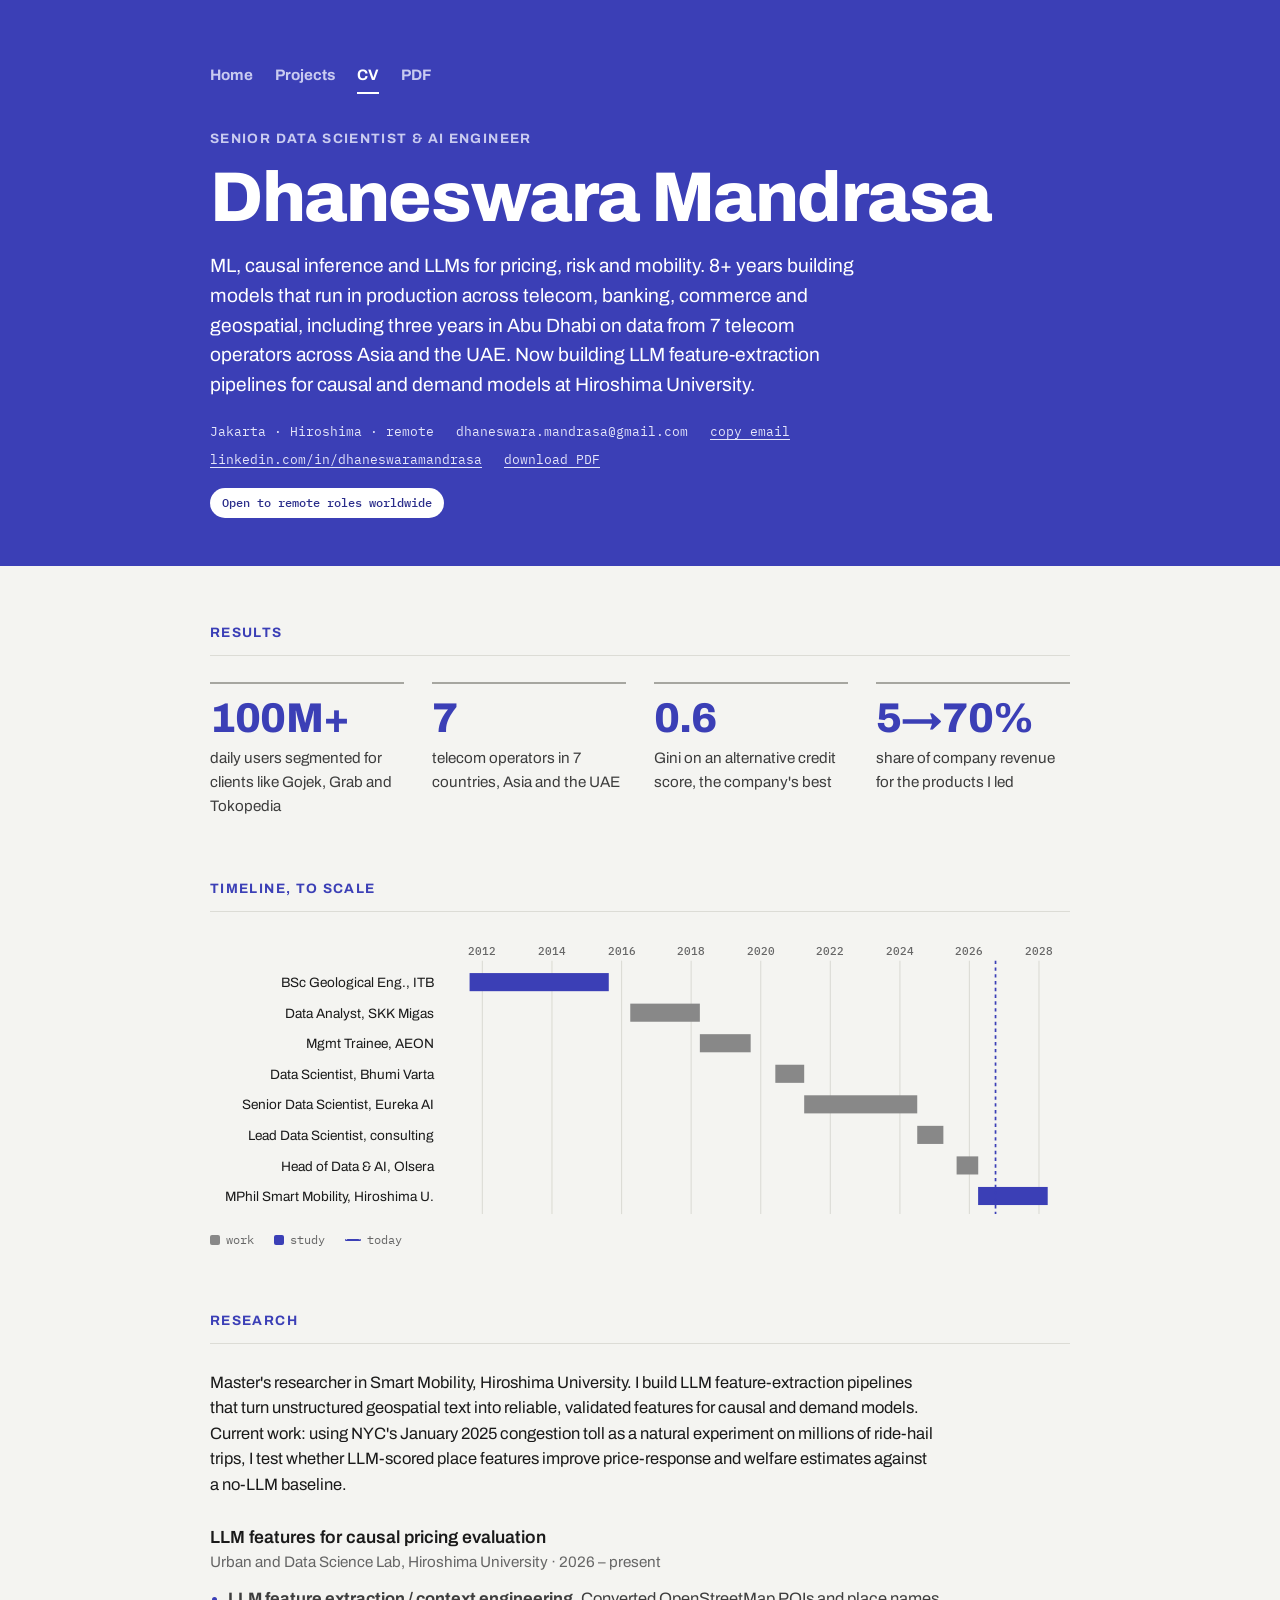
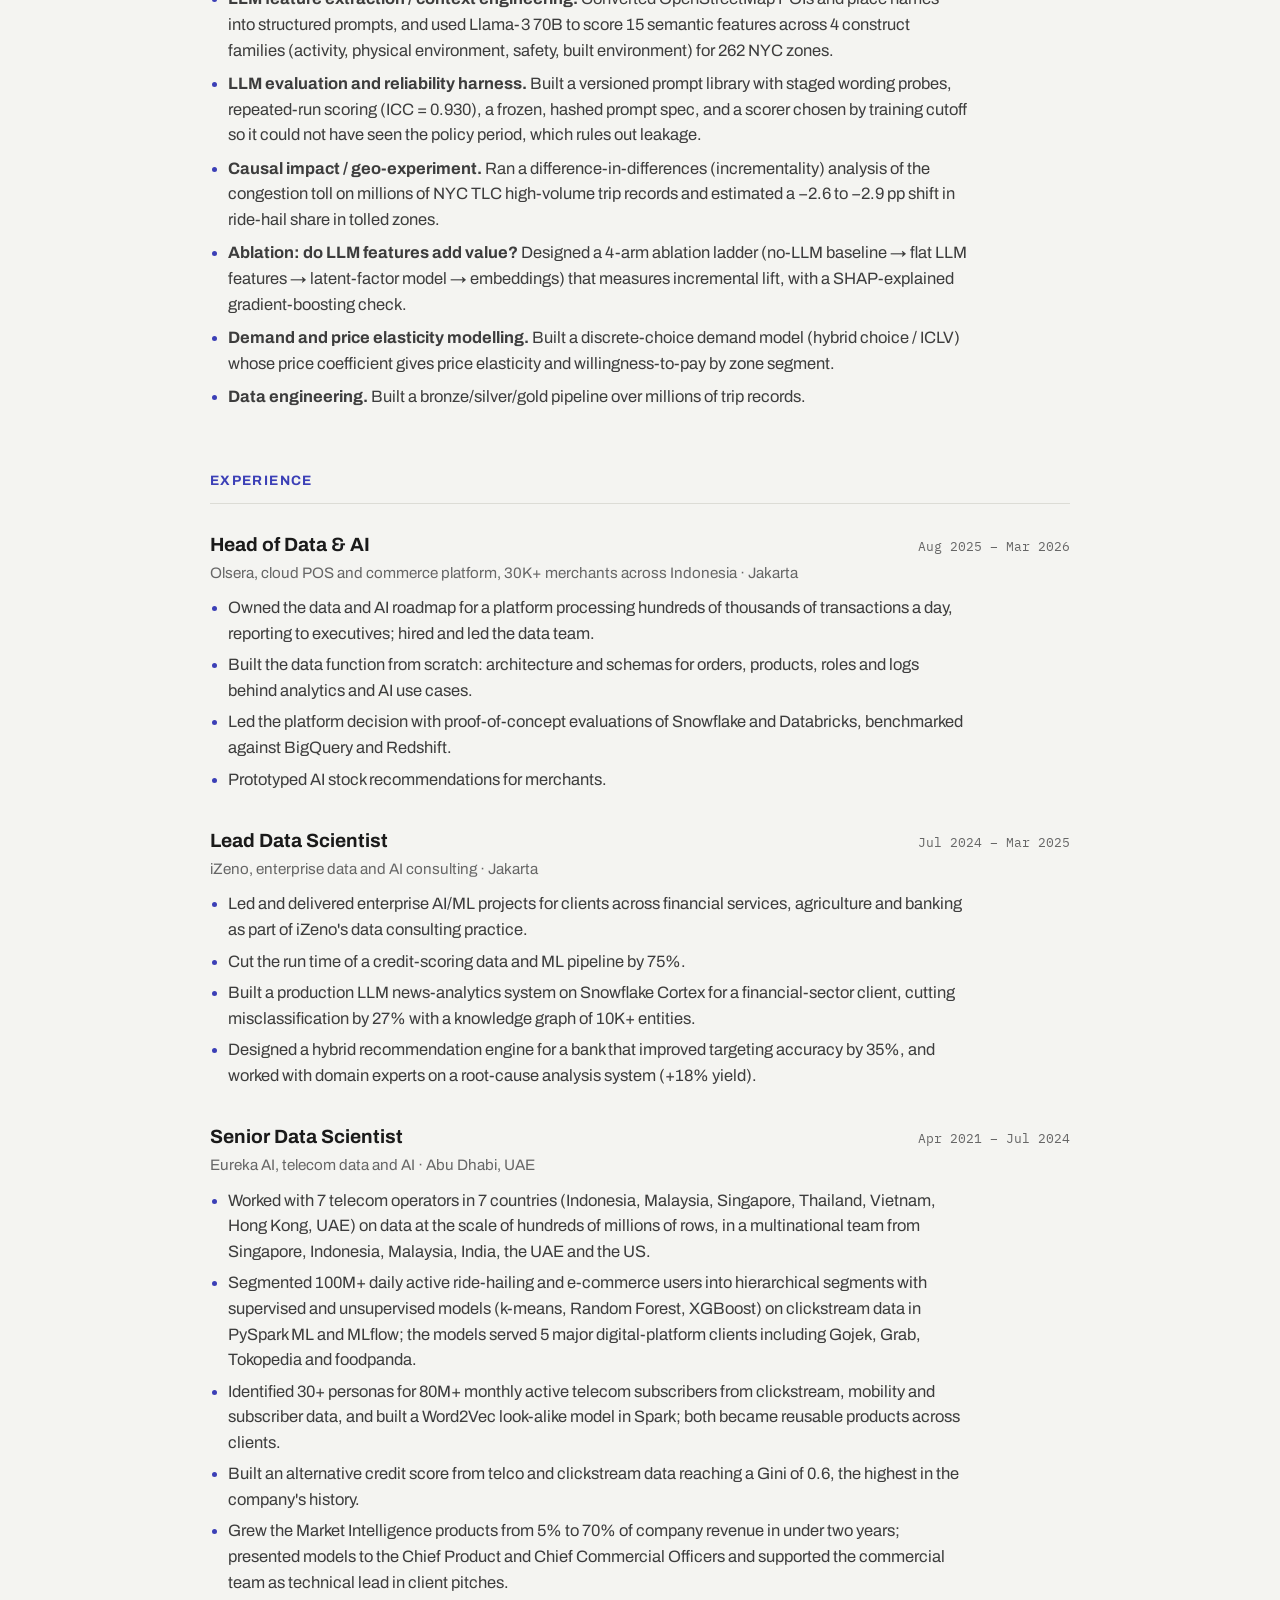
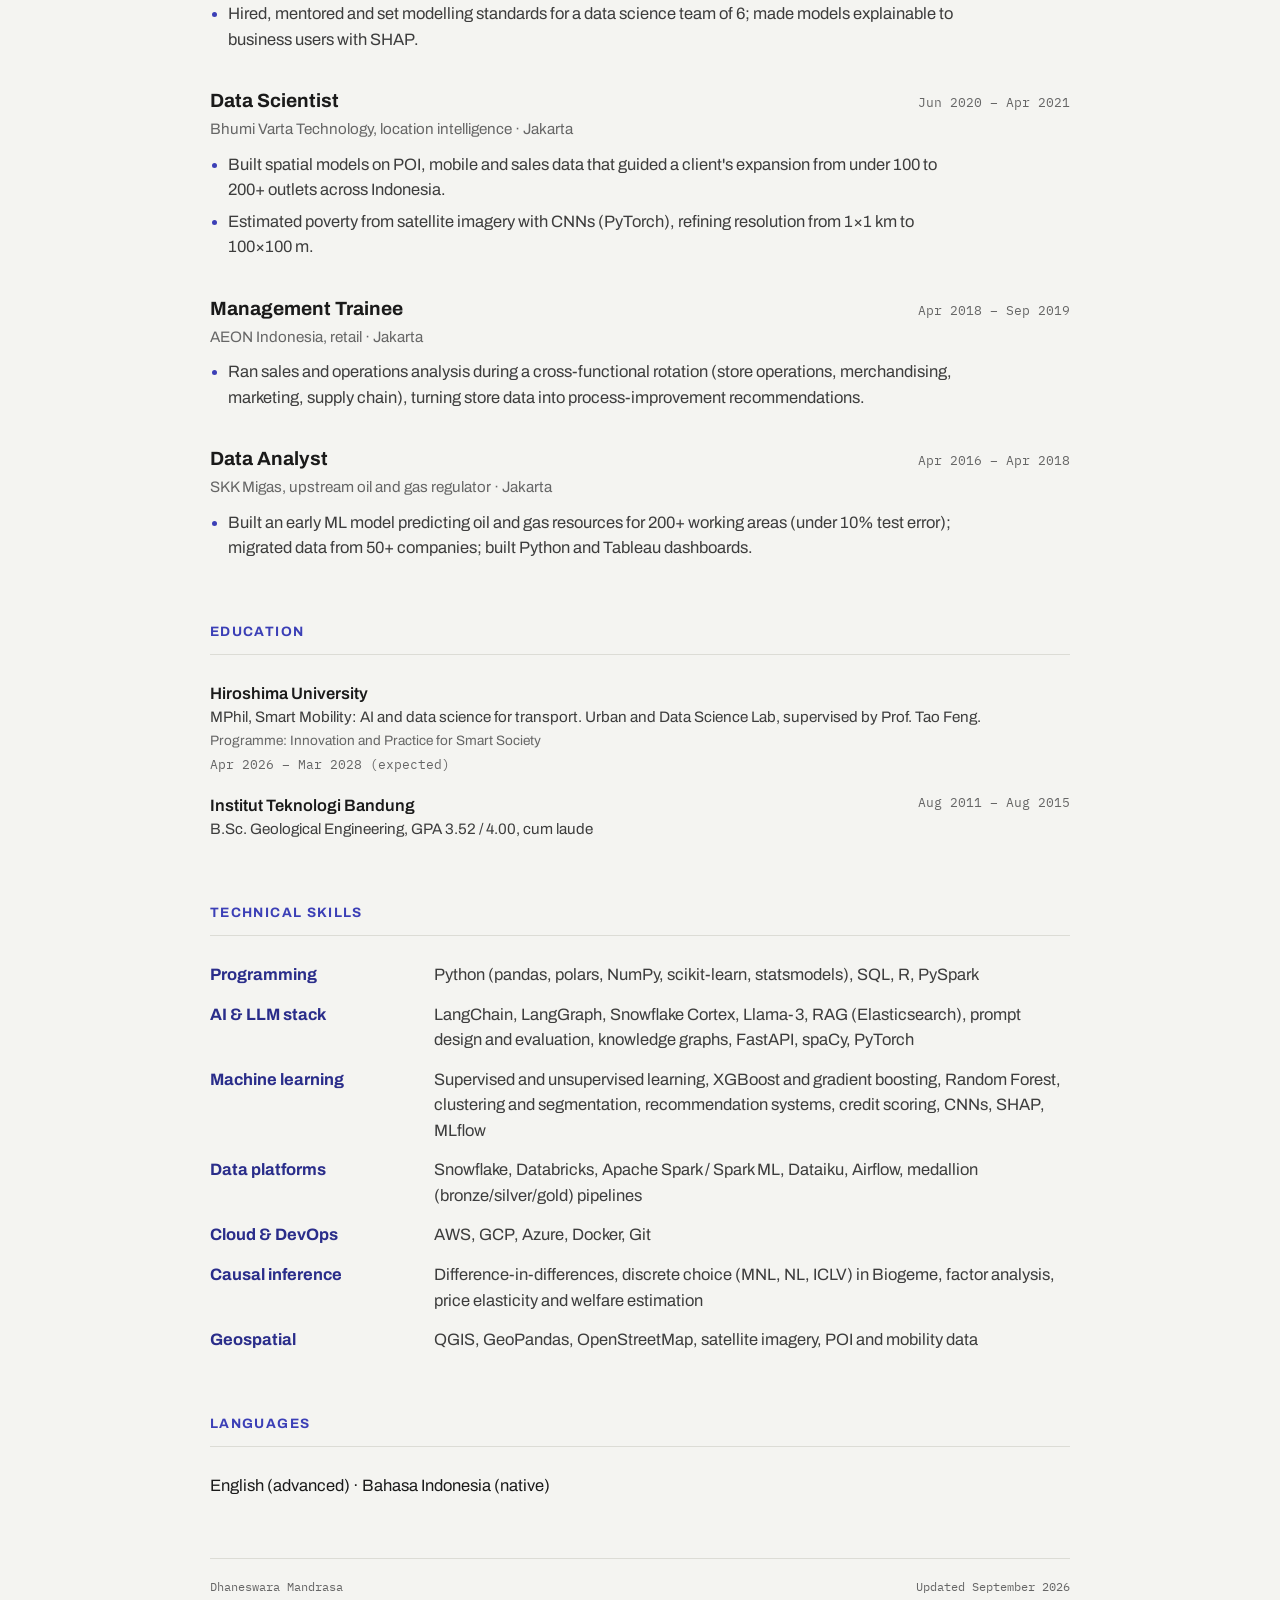
==== cv.html @ acd9b142 "Add files via upload" ====
<!doctype html><html lang="en"><head><meta charset="utf-8"><meta name="viewport" content="width=device-width,initial-scale=1">
<title>CV · Dhaneswara Mandrasa</title><meta name="description" content="Full CV of Dhaneswara Mandrasa, Senior Data Scientist and AI Engineer.">
<meta property="og:title" content="CV · Dhaneswara Mandrasa"><meta property="og:description" content="Full CV of Dhaneswara Mandrasa, Senior Data Scientist and AI Engineer."><meta property="og:image" content="https://dhaneswaramandrasa.github.io/reel_poster.jpg">
<link rel="stylesheet" href="https://fonts.googleapis.com/css2?family=Archivo:wght@400;500;700;800&family=IBM+Plex+Mono:wght@400;500&display=swap">
<style>
/* Layout: one narrow reading column, a to-scale career timeline as the only graphic, mono for dates and numbers. */
:root {
  --bg: #f4f4f1; --surface: #ffffff; --fg: #1a1a1a; --ink2: #3d3d3d; --muted: #666666; --rule: #a6a6a0; --line: #dcdcd6;
  --accent: #3b3fb6; --deep: #2a2d8a; --accent-soft: #ececf8; --bar: #888888;
  --display: "Archivo", -apple-system, "Helvetica Neue", Arial, sans-serif;
  --body: "Archivo", -apple-system, "Helvetica Neue", Arial, sans-serif;
  --mono: "IBM Plex Mono", ui-monospace, Menlo, monospace;
}
@media (prefers-color-scheme: dark) {
  :root:not([data-theme="light"]) {
    --bg: #15161c; --surface: #1d1e26; --fg: #ececf0; --ink2: #c9cad2; --muted: #9a9ba6; --rule: #4a4b55; --line: #2c2d36;
    --accent: #9a9df0; --deep: #c9cbf0; --accent-soft: #262852; --bar: #7c7d88; color-scheme: dark;
  }
}
:root[data-theme="dark"] {
  --bg: #15161c; --surface: #1d1e26; --fg: #ececf0; --ink2: #c9cad2; --muted: #9a9ba6; --rule: #4a4b55; --line: #2c2d36;
  --accent: #9a9df0; --deep: #c9cbf0; --accent-soft: #262852; --bar: #7c7d88; color-scheme: dark;
}
* { box-sizing: border-box; }
body { background: var(--bg); color: var(--fg); font-family: var(--body); font-size: 16.5px; line-height: 1.55; padding-inline: 16px; padding-block: 0 72px; margin: 0; }
main { max-width: 860px; margin: 56px auto 0; display: flex; flex-direction: column; gap: 60px; }
a { color: var(--accent); text-underline-offset: 3px; }
a:focus-visible, button:focus-visible { outline: 2px solid var(--accent); outline-offset: 3px; }
h1, h2, h3, p, ul, dl, dd { margin: 0; }
.cover { background: #3b3fb6; color: #fff; margin-inline: -16px; padding: 64px 16px 48px; }
.cover .in { max-width: 860px; margin: 0 auto; }
.kick { font-size: 0.85rem; font-weight: 700; letter-spacing: 0.1em; text-transform: uppercase; color: #c9cbf0; }
.cover .contact, .cover .contact a, .cover .contact button { color: #e4e5fa; }
.cover .status { background: #fff; color: #2a2d8a; }
.top h1 { font-family: var(--display); font-weight: 800; font-size: clamp(2.4rem, 7.5vw, 4.4rem); line-height: 1.0; letter-spacing: -0.02em; margin-top: 14px; text-wrap: balance; }
.role { margin-top: 18px; font-size: 1.2rem; color: #fff; max-width: 34em; text-wrap: pretty; }
.contact { margin-top: 22px; display: flex; flex-wrap: wrap; gap: 8px 22px; font-family: var(--mono); font-size: 0.82rem; color: var(--muted); }
.contact span, .contact a { min-width: 0; overflow-wrap: anywhere; }
.contact button { font: inherit; color: var(--accent); background: none; border: 0; padding: 0; cursor: pointer; text-decoration: underline; text-underline-offset: 3px; }
.status { display: inline-block; margin-top: 18px; padding: 5px 12px; border-radius: 999px; font-weight: 500; background: var(--accent-soft); color: var(--accent); font-family: var(--mono); font-size: 0.78rem; }
h2 { font-family: var(--body); font-weight: 700; font-size: 0.85rem; letter-spacing: 0.1em; text-transform: uppercase; color: var(--accent); padding-bottom: 12px; border-bottom: 1px solid var(--line); margin-bottom: 26px; }
.summary p { max-width: 44em; text-wrap: pretty; }
.results { display: grid; grid-template-columns: repeat(auto-fit, minmax(160px, 1fr)); gap: 24px 28px; }
.res { display: flex; flex-direction: column; gap: 8px; min-width: 0; border-top: 2.5px solid var(--rule); padding-top: 14px; }
.num { font-family: var(--display); font-weight: 800; letter-spacing: -0.02em; font-size: 2.6rem; line-height: 1; color: var(--accent); font-variant-numeric: tabular-nums; }
.cap { font-size: 0.95rem; color: var(--ink2); }
.chart { overflow-x: auto; }
video.reel { width: 100%; height: auto; display: block; background: #000; }
.chart svg { display: block; min-width: 620px; width: 100%; height: auto; }
.chart .grid { stroke: var(--line); stroke-width: 1; }
.chart .tick { fill: var(--muted); font: 500 10px var(--mono); }
.chart .lab { fill: var(--fg); font: 400 12px var(--body); }
.chart .bar.work { fill: var(--bar); }
.chart .bar.study { fill: var(--accent); }
.chart .now { stroke: var(--accent); stroke-width: 1.5; stroke-dasharray: 3 3; }
.legend { margin-top: 10px; font-family: var(--mono); font-size: 0.75rem; color: var(--muted); display: flex; gap: 8px 20px; flex-wrap: wrap; }
.legend i { display: inline-block; width: 10px; height: 10px; border-radius: 2px; margin-right: 6px; vertical-align: -1px; }
.job + .job { margin-top: 34px; }
.job-head { display: flex; justify-content: space-between; align-items: baseline; gap: 6px 20px; flex-wrap: wrap; }
.job h3 { font-size: 1.2rem; font-weight: 700; }
.dates { font-family: var(--mono); font-size: 0.8rem; color: var(--muted); }
.org { color: var(--muted); font-size: 0.95rem; margin-top: 2px; }
.job ul, .thesis ul { color: var(--ink2); }
.job ul { margin-top: 10px; padding-left: 1.1em; display: flex; flex-direction: column; gap: 6px; max-width: 46em; }
.job li::marker { color: var(--accent); }
.thesis ul { padding-left: 1.1em; display: flex; flex-direction: column; gap: 8px; max-width: 46em; }
.thesis li::marker { color: var(--accent); }
.thesis .lede { max-width: 44em; margin-bottom: 26px; text-wrap: pretty; }
.thesis h3 { font-size: 1.1rem; font-weight: 600; }
.thesis .where { color: var(--muted); font-size: 0.95rem; margin-bottom: 12px; }
.edu { display: flex; flex-direction: column; gap: 18px; }
.edu-row { display: flex; justify-content: space-between; gap: 4px 20px; flex-wrap: wrap; }
.edu-row strong { font-weight: 600; }
.edu-row .sub { color: var(--ink2); font-size: 0.95rem; display: block; }
.edu-row .sub.small { color: var(--muted); font-size: 0.85rem; }
dl.skills { display: flex; flex-direction: column; gap: 14px; }
.sk { display: grid; grid-template-columns: 200px 1fr; gap: 2px 24px; }
.sk dt { font-weight: 700; color: var(--deep); }
.sk dd { color: var(--ink2); min-width: 0; }
footer { font-family: var(--mono); font-size: 0.78rem; color: var(--muted); display: flex; justify-content: space-between; flex-wrap: wrap; gap: 8px 20px; border-top: 1px solid var(--line); padding-top: 18px; }
@media (max-width: 600px) { .sk { grid-template-columns: 1fr; } body { padding-block: 32px 56px; } }
@media print { body { padding: 0; } }
</style>
<style>
.nav { display:flex; gap:22px; font-size:0.95rem; font-weight:700; margin-bottom:34px; flex-wrap:wrap; }
.nav a { color:#c9cbf0; text-decoration:none; padding-bottom:4px; border-bottom:2px solid transparent; }
.nav a:hover, .nav a.on { color:#fff; border-bottom-color:#fff; }
.hero { display:grid; grid-template-columns: 1fr 190px; gap:24px 40px; align-items:start; }
.hero img { width:190px; height:190px; object-fit:cover; border:3px solid #fff; display:block; }
@media (max-width:640px){ .hero { grid-template-columns:1fr; } .hero img { width:120px; height:120px; grid-row:1; } }
.now { font-family:var(--mono); font-size:0.85rem; color:var(--ink2); border-left:3px solid var(--accent); padding:6px 0 6px 14px; }
.cards { display:grid; grid-template-columns:repeat(auto-fit,minmax(300px,1fr)); gap:34px 32px; }
.card {  display:flex; flex-direction:column; gap:10px; min-width:0; }
.card .fig { background:var(--surface); border:1px solid var(--line); aspect-ratio:16/9; display:flex; align-items:center; justify-content:center; overflow:hidden; }
.card .fig svg, .card .fig img { width:100%; height:100%; display:block; object-fit:cover; }
.card .lab { font-size:0.78rem; font-weight:700; letter-spacing:0.1em; text-transform:uppercase; color:var(--deep); }
.card h3 { font-size:1.2rem; font-weight:700; line-height:1.25; }
.card p { color:var(--ink2); font-size:0.97rem; }
.card .links { font-family:var(--mono); font-size:0.8rem; color:var(--muted); display:flex; gap:16px; flex-wrap:wrap; }
.fig text { font-family: Archivo, Arial, sans-serif; }
.more { font-weight:700; }
</style>
</head><body>
<header class="top cover"><div class="in"><nav class="nav"><a href="index.html">Home</a><a href="projects.html">Projects</a><a href="cv.html" class=on>CV</a><a href="Dhaneswara_Mandrasa_CV.pdf">PDF</a></nav>
    <p class="kick">Senior Data Scientist &amp; AI Engineer</p>
    <h1>Dhaneswara Mandrasa</h1>
    <p class="role">ML, causal inference and LLMs for pricing, risk and mobility. 8+ years building models that run in production across telecom, banking, commerce and geospatial, including three years in Abu Dhabi on data from 7 telecom operators across Asia and the UAE. Now building LLM feature-extraction pipelines for causal and demand models at Hiroshima University.</p>
    <div class="contact">
      <span>Jakarta &middot; Hiroshima &middot; remote</span>
      <span id="mail">dhaneswara.mandrasa@gmail.com</span>
      <button type="button" id="copy" aria-label="Copy email address">copy email</button>
      <a href="https://www.linkedin.com/in/dhaneswaramandrasa" target="_blank" rel="noopener">linkedin.com/in/dhaneswaramandrasa</a>
      <a href="Dhaneswara_Mandrasa_CV.pdf">download PDF</a>
    </div>
    <span class="status">Open to remote roles worldwide</span>
  </div></header>
<main>

  <section aria-labelledby="h-res">
    <h2 id="h-res">Results</h2>
    <div class="results"><div class="res"><span class="num">100M+</span><span class="cap">daily users segmented for clients like Gojek, Grab and Tokopedia</span></div><div class="res"><span class="num">7</span><span class="cap">telecom operators in 7 countries, Asia and the UAE</span></div><div class="res"><span class="num">0.6</span><span class="cap">Gini on an alternative credit score, the company's best</span></div><div class="res"><span class="num">5&rarr;70%</span><span class="cap">share of company revenue for the products I led</span></div></div>
  </section>

  <section aria-labelledby="h-time">
    <h2 id="h-time">Timeline, to scale</h2>
    <div class="chart" tabindex="0" aria-label="Scrollable career timeline"><svg viewBox="0 0 760 250" width="760" height="250" role="img" aria-label="Career timeline 2011 to 2028, drawn to scale" xmlns="http://www.w3.org/2000/svg">
<line class="grid" x1="240.7" y1="20" x2="240.7" y2="244"/>
<text class="tick" x="240.7" y="15" text-anchor="middle">2012</text>
<line class="grid" x1="302.2" y1="20" x2="302.2" y2="244"/>
<text class="tick" x="302.2" y="15" text-anchor="middle">2014</text>
<line class="grid" x1="363.7" y1="20" x2="363.7" y2="244"/>
<text class="tick" x="363.7" y="15" text-anchor="middle">2016</text>
<line class="grid" x1="425.2" y1="20" x2="425.2" y2="244"/>
<text class="tick" x="425.2" y="15" text-anchor="middle">2018</text>
<line class="grid" x1="486.7" y1="20" x2="486.7" y2="244"/>
<text class="tick" x="486.7" y="15" text-anchor="middle">2020</text>
<line class="grid" x1="548.2" y1="20" x2="548.2" y2="244"/>
<text class="tick" x="548.2" y="15" text-anchor="middle">2022</text>
<line class="grid" x1="609.7" y1="20" x2="609.7" y2="244"/>
<text class="tick" x="609.7" y="15" text-anchor="middle">2024</text>
<line class="grid" x1="671.1" y1="20" x2="671.1" y2="244"/>
<text class="tick" x="671.1" y="15" text-anchor="middle">2026</text>
<line class="grid" x1="732.6" y1="20" x2="732.6" y2="244"/>
<text class="tick" x="732.6" y="15" text-anchor="middle">2028</text>
<text class="lab" x="198" y="43.5" text-anchor="end">BSc Geological Eng., ITB</text>
<rect class="bar study" x="229.4" y="31" width="123.0" height="16" rx="0"/>
<text class="lab" x="198" y="70.5" text-anchor="end">Data Analyst, SKK Migas</text>
<rect class="bar work" x="371.4" y="58" width="61.5" height="16" rx="0"/>
<text class="lab" x="198" y="97.5" text-anchor="end">Mgmt Trainee, AEON</text>
<rect class="bar work" x="432.9" y="85" width="44.9" height="16" rx="0"/>
<text class="lab" x="198" y="124.5" text-anchor="end">Data Scientist, Bhumi Varta</text>
<rect class="bar work" x="499.6" y="112" width="25.5" height="16" rx="0"/>
<text class="lab" x="198" y="151.5" text-anchor="end">Senior Data Scientist, Eureka AI</text>
<rect class="bar work" x="525.1" y="139" width="99.9" height="16" rx="0"/>
<text class="lab" x="198" y="178.5" text-anchor="end">Lead Data Scientist, consulting</text>
<rect class="bar work" x="625.0" y="166" width="23.1" height="16" rx="0"/>
<text class="lab" x="198" y="205.5" text-anchor="end">Head of Data &amp; AI, Olsera</text>
<rect class="bar work" x="659.8" y="193" width="19.1" height="16" rx="0"/>
<text class="lab" x="198" y="232.5" text-anchor="end">MPhil Smart Mobility, Hiroshima U.</text>
<rect class="bar study" x="678.8" y="220" width="61.5" height="16" rx="0"/>
<line class="now" x1="694.2" y1="20" x2="694.2" y2="244"/>
</svg></div>
    <div class="legend"><span><i style="background:var(--bar)"></i>work</span><span><i style="background:var(--accent)"></i>study</span><span><i style="background:transparent;border-top:2px dashed var(--accent);height:0;width:16px;vertical-align:3px"></i>today</span></div>
  </section>

  <section class="thesis" aria-labelledby="h-th">
    <h2 id="h-th">Research</h2>
    <p class="lede">Master's researcher in Smart Mobility, Hiroshima University. I build LLM feature-extraction pipelines that turn unstructured geospatial text into reliable, validated features for causal and demand models. Current work: using NYC's January 2025 congestion toll as a natural experiment on millions of ride-hail trips, I test whether LLM-scored place features improve price-response and welfare estimates against a no-LLM baseline.</p>
    <h3>LLM features for causal pricing evaluation</h3>
    <p class="where">Urban and Data Science Lab, Hiroshima University &middot; 2026 &ndash; present</p>
    <ul>
      <li><strong>LLM feature extraction / context engineering.</strong> Converted OpenStreetMap POIs and place names into structured prompts, and used Llama-3 70B to score 15 semantic features across 4 construct families (activity, physical environment, safety, built environment) for 262 NYC zones.</li>
      <li><strong>LLM evaluation and reliability harness.</strong> Built a versioned prompt library with staged wording probes, repeated-run scoring (ICC = 0.930), a frozen, hashed prompt spec, and a scorer chosen by training cutoff so it could not have seen the policy period, which rules out leakage.</li>
      <li><strong>Causal impact / geo-experiment.</strong> Ran a difference-in-differences (incrementality) analysis of the congestion toll on millions of NYC TLC high-volume trip records and estimated a &minus;2.6 to &minus;2.9 pp shift in ride-hail share in tolled zones.</li>
      <li><strong>Ablation: do LLM features add value?</strong> Designed a 4-arm ablation ladder (no-LLM baseline &rarr; flat LLM features &rarr; latent-factor model &rarr; embeddings) that measures incremental lift, with a SHAP-explained gradient-boosting check.</li>
      <li><strong>Demand and price elasticity modelling.</strong> Built a discrete-choice demand model (hybrid choice / ICLV) whose price coefficient gives price elasticity and willingness-to-pay by zone segment.</li>
      <li><strong>Data engineering.</strong> Built a bronze/silver/gold pipeline over millions of trip records.</li>
    </ul>
  </section>

  <section aria-labelledby="h-exp">
    <h2 id="h-exp">Experience</h2>
    <article class="job">
  <div class="job-head"><h3>Head of Data &amp; AI</h3><span class="dates">Aug 2025 &ndash; Mar 2026</span></div>
  <p class="org">Olsera, cloud POS and commerce platform, 30K+ merchants across Indonesia &middot; Jakarta</p>
  <ul><li>Owned the data and AI roadmap for a platform processing hundreds of thousands of transactions a day, reporting to executives; hired and led the data team.</li><li>Built the data function from scratch: architecture and schemas for orders, products, roles and logs behind analytics and AI use cases.</li><li>Led the platform decision with proof-of-concept evaluations of Snowflake and Databricks, benchmarked against BigQuery and Redshift.</li><li>Prototyped AI stock recommendations for merchants.</li></ul>
</article>
<article class="job">
  <div class="job-head"><h3>Lead Data Scientist</h3><span class="dates">Jul 2024 &ndash; Mar 2025</span></div>
  <p class="org">iZeno, enterprise data and AI consulting &middot; Jakarta</p>
  <ul><li>Led and delivered enterprise AI/ML projects for clients across financial services, agriculture and banking as part of iZeno's data consulting practice.</li><li>Cut the run time of a credit-scoring data and ML pipeline by 75%.</li><li>Built a production LLM news-analytics system on Snowflake Cortex for a financial-sector client, cutting misclassification by 27% with a knowledge graph of 10K+ entities.</li><li>Designed a hybrid recommendation engine for a bank that improved targeting accuracy by 35%, and worked with domain experts on a root-cause analysis system (+18% yield).</li></ul>
</article>
<article class="job">
  <div class="job-head"><h3>Senior Data Scientist</h3><span class="dates">Apr 2021 &ndash; Jul 2024</span></div>
  <p class="org">Eureka AI, telecom data and AI &middot; Abu Dhabi, UAE</p>
  <ul><li>Worked with 7 telecom operators in 7 countries (Indonesia, Malaysia, Singapore, Thailand, Vietnam, Hong Kong, UAE) on data at the scale of hundreds of millions of rows, in a multinational team from Singapore, Indonesia, Malaysia, India, the UAE and the US.</li><li>Segmented 100M+ daily active ride-hailing and e-commerce users into hierarchical segments with supervised and unsupervised models (k-means, Random Forest, XGBoost) on clickstream data in PySpark ML and MLflow; the models served 5 major digital-platform clients including Gojek, Grab, Tokopedia and foodpanda.</li><li>Identified 30+ personas for 80M+ monthly active telecom subscribers from clickstream, mobility and subscriber data, and built a Word2Vec look-alike model in Spark; both became reusable products across clients.</li><li>Built an alternative credit score from telco and clickstream data reaching a Gini of 0.6, the highest in the company's history.</li><li>Grew the Market Intelligence products from 5% to 70% of company revenue in under two years; presented models to the Chief Product and Chief Commercial Officers and supported the commercial team as technical lead in client pitches.</li><li>Hired, mentored and set modelling standards for a data science team of 6; made models explainable to business users with SHAP.</li></ul>
</article>
<article class="job">
  <div class="job-head"><h3>Data Scientist</h3><span class="dates">Jun 2020 &ndash; Apr 2021</span></div>
  <p class="org">Bhumi Varta Technology, location intelligence &middot; Jakarta</p>
  <ul><li>Built spatial models on POI, mobile and sales data that guided a client's expansion from under 100 to 200+ outlets across Indonesia.</li><li>Estimated poverty from satellite imagery with CNNs (PyTorch), refining resolution from 1&times;1 km to 100&times;100 m.</li></ul>
</article>
<article class="job">
  <div class="job-head"><h3>Management Trainee</h3><span class="dates">Apr 2018 &ndash; Sep 2019</span></div>
  <p class="org">AEON Indonesia, retail &middot; Jakarta</p>
  <ul><li>Ran sales and operations analysis during a cross-functional rotation (store operations, merchandising, marketing, supply chain), turning store data into process-improvement recommendations.</li></ul>
</article>
<article class="job">
  <div class="job-head"><h3>Data Analyst</h3><span class="dates">Apr 2016 &ndash; Apr 2018</span></div>
  <p class="org">SKK Migas, upstream oil and gas regulator &middot; Jakarta</p>
  <ul><li>Built an early ML model predicting oil and gas resources for 200+ working areas (under 10% test error); migrated data from 50+ companies; built Python and Tableau dashboards.</li></ul>
</article>
  </section>


  <section aria-labelledby="h-edu">
    <h2 id="h-edu">Education</h2>
    <div class="edu">
      <div class="edu-row"><div><strong>Hiroshima University</strong><span class="sub">MPhil, Smart Mobility: AI and data science for transport. Urban and Data Science Lab, supervised by Prof. Tao Feng.</span><span class="sub small">Programme: Innovation and Practice for Smart Society</span></div><span class="dates">Apr 2026 &ndash; Mar 2028 (expected)</span></div>
      <div class="edu-row"><div><strong>Institut Teknologi Bandung</strong><span class="sub">B.Sc. Geological Engineering, GPA 3.52 / 4.00, cum laude</span></div><span class="dates">Aug 2011 &ndash; Aug 2015</span></div>
    </div>
  </section>

  <section aria-labelledby="h-sk">
    <h2 id="h-sk">Technical skills</h2>
    <dl class="skills"><div class='sk'><dt>Programming</dt><dd>Python (pandas, polars, NumPy, scikit-learn, statsmodels), SQL, R, PySpark</dd></div><div class='sk'><dt>AI &amp; LLM stack</dt><dd>LangChain, LangGraph, Snowflake Cortex, Llama-3, RAG (Elasticsearch), prompt design and evaluation, knowledge graphs, FastAPI, spaCy, PyTorch</dd></div><div class='sk'><dt>Machine learning</dt><dd>Supervised and unsupervised learning, XGBoost and gradient boosting, Random Forest, clustering and segmentation, recommendation systems, credit scoring, CNNs, SHAP, MLflow</dd></div><div class='sk'><dt>Data platforms</dt><dd>Snowflake, Databricks, Apache Spark / Spark ML, Dataiku, Airflow, medallion (bronze/silver/gold) pipelines</dd></div><div class='sk'><dt>Cloud &amp; DevOps</dt><dd>AWS, GCP, Azure, Docker, Git</dd></div><div class='sk'><dt>Causal inference</dt><dd>Difference-in-differences, discrete choice (MNL, NL, ICLV) in Biogeme, factor analysis, price elasticity and welfare estimation</dd></div><div class='sk'><dt>Geospatial</dt><dd>QGIS, GeoPandas, OpenStreetMap, satellite imagery, POI and mobility data</dd></div></dl>
  </section>

  <section aria-labelledby="h-lang">
    <h2 id="h-lang">Languages</h2>
    <p>English (advanced) &middot; Bahasa Indonesia (native)</p>
  </section>

  <footer><span>Dhaneswara Mandrasa</span><span>Updated September 2026</span></footer>
</main>


<script>
(function () {
  var b = document.getElementById("copy"), m = document.getElementById("mail");
  if (!b || !m) return;
  b.addEventListener("click", function () {
    var t = m.textContent;
    function done() { b.textContent = "copied"; setTimeout(function () { b.textContent = "copy email"; }, 1600); }
    function fallback() {
      var r = document.createRange(); r.selectNodeContents(m);
      var s = window.getSelection(); s.removeAllRanges(); s.addRange(r);
      b.textContent = "selected";
    }
    try {
      if (navigator.clipboard && navigator.clipboard.writeText) navigator.clipboard.writeText(t).then(done, fallback);
      else fallback();
    } catch (e) { fallback(); }
  });
})();
</script>
</body></html>
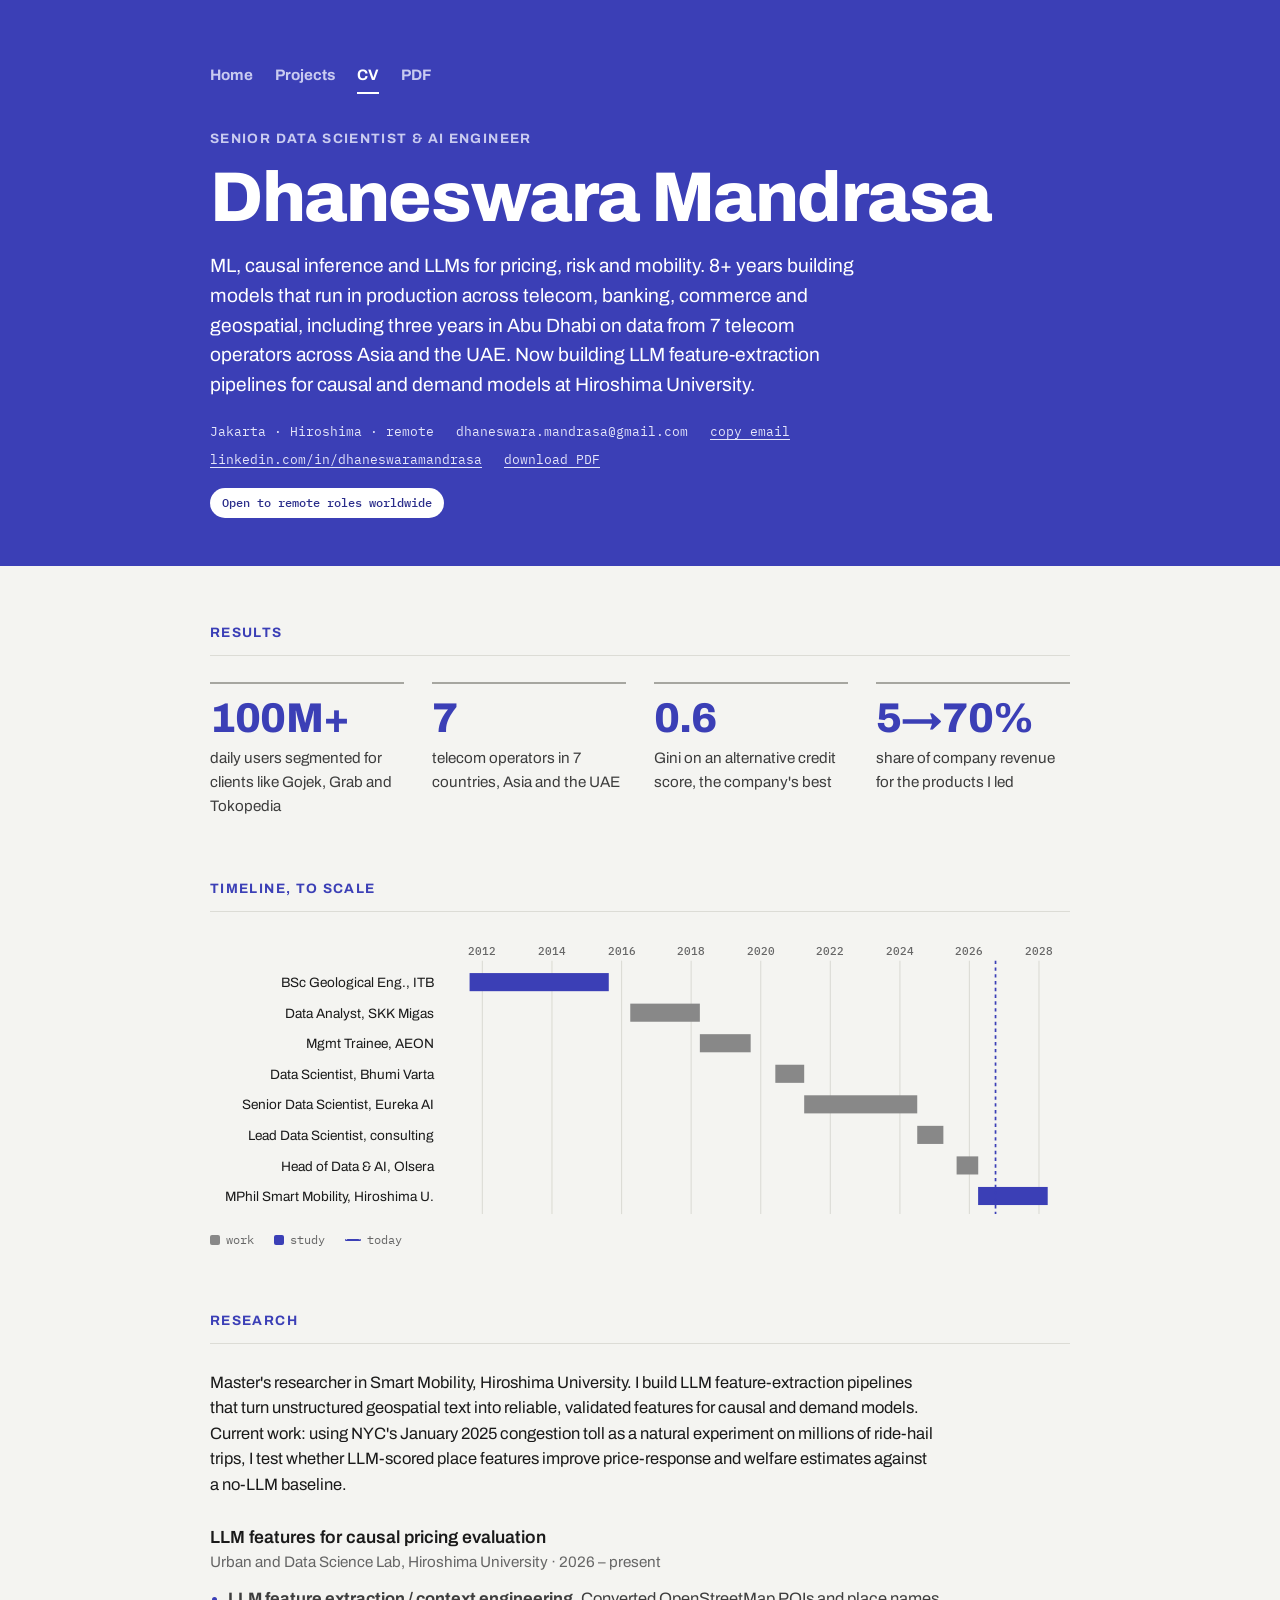
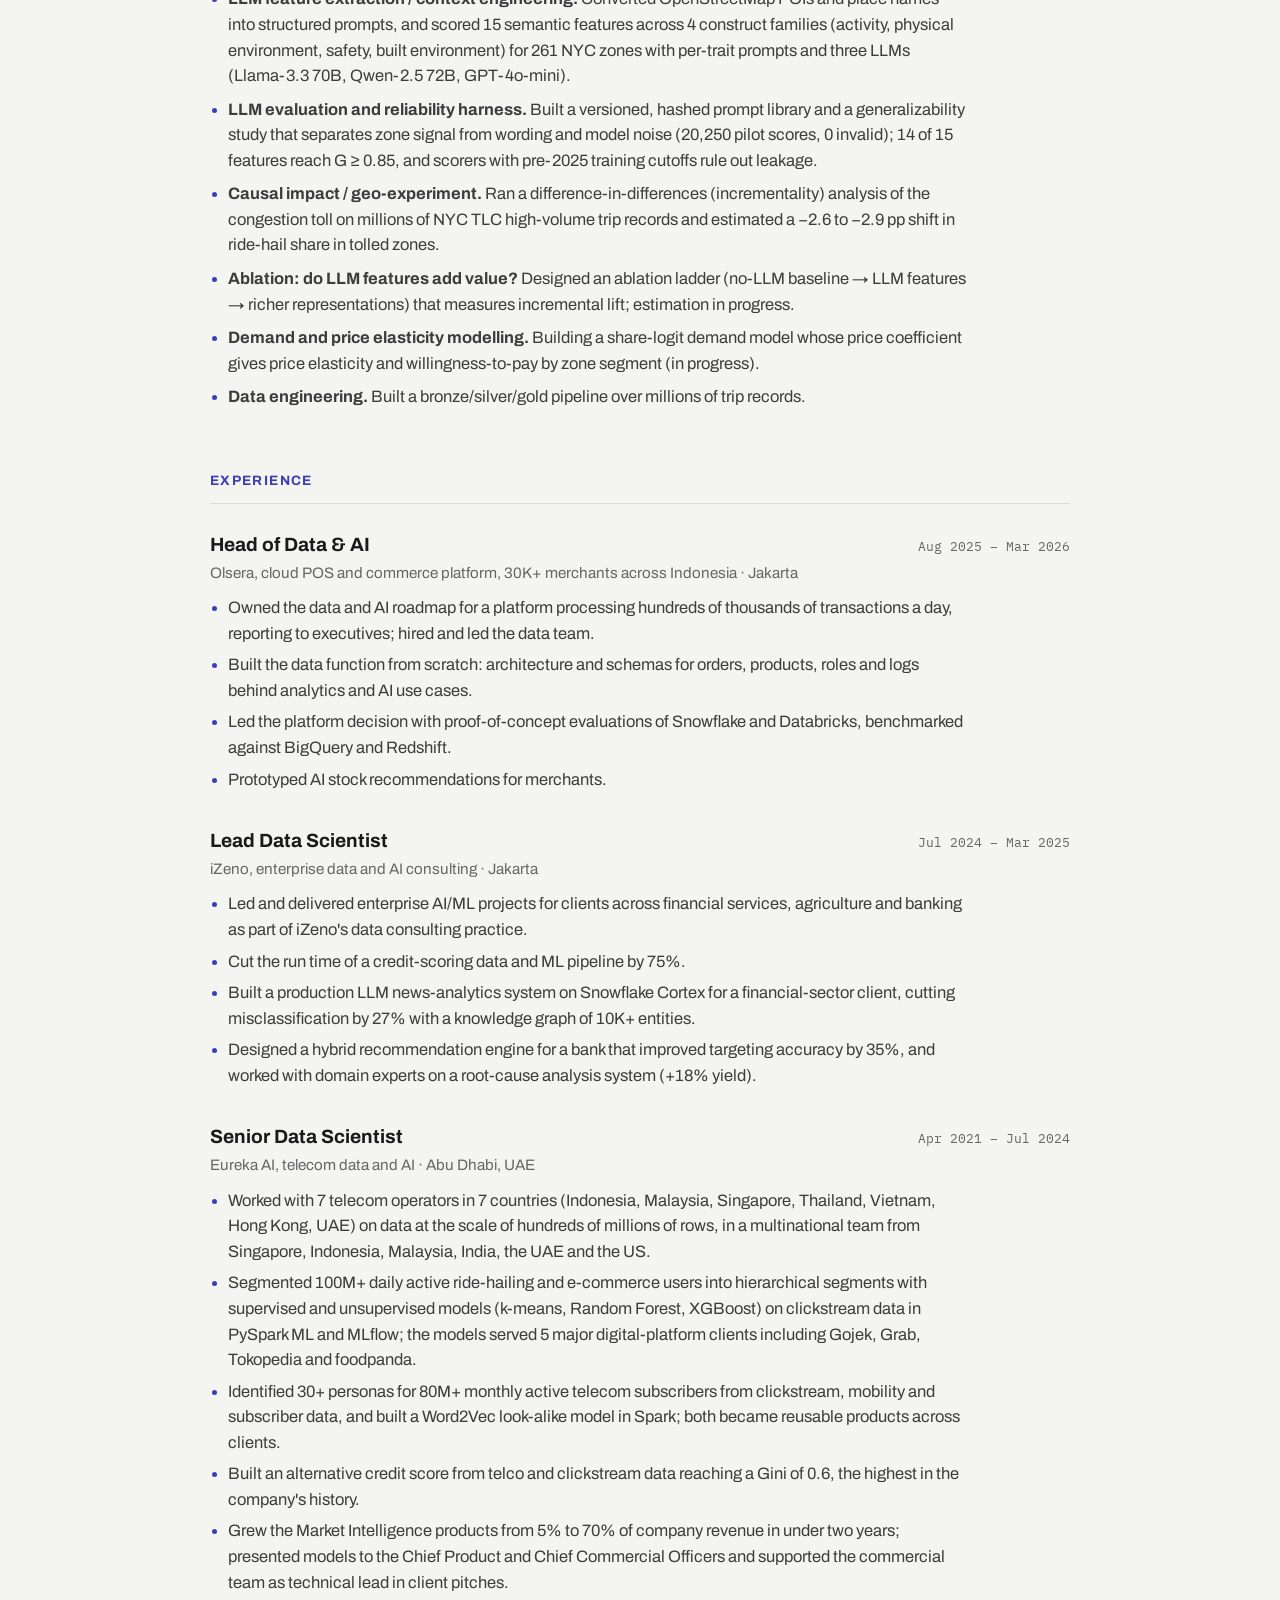
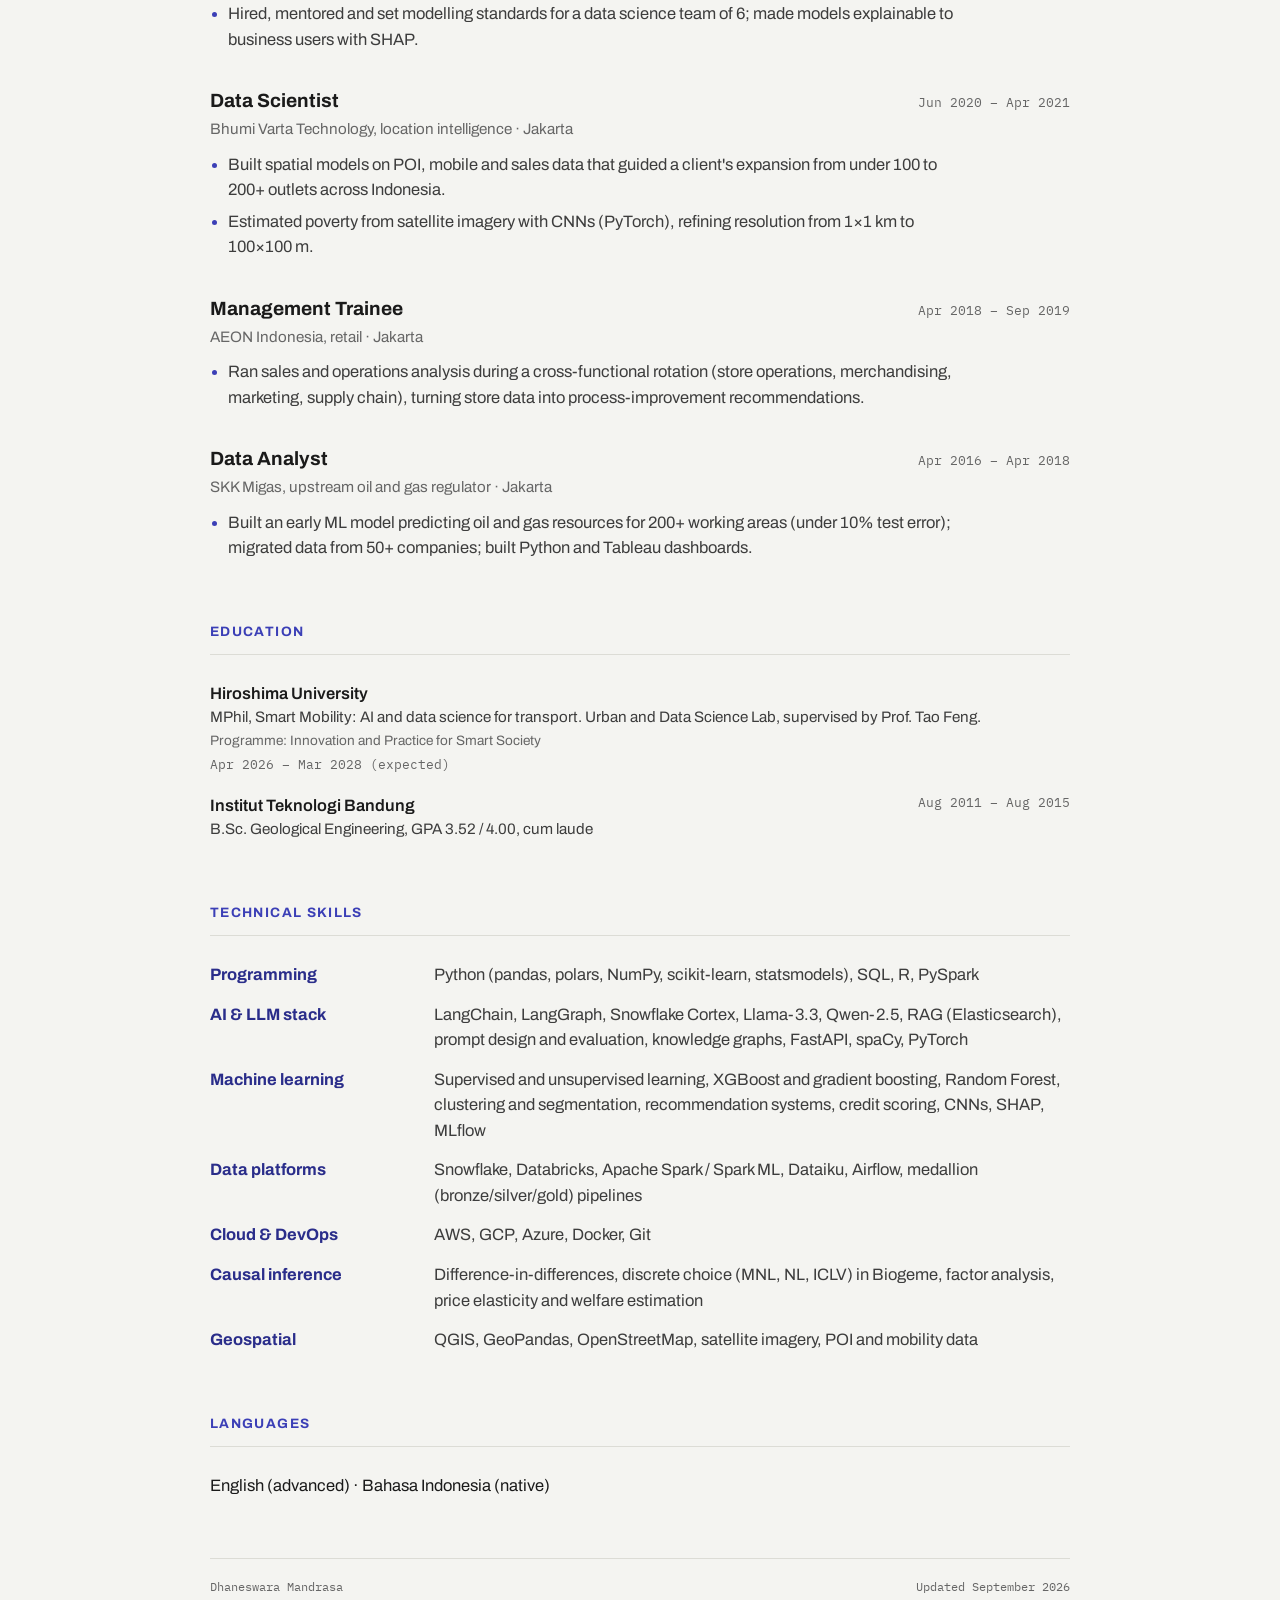
==== commit 6591917d: "Align CV and home card with current thesis results; deepen two case studies CV (web and PDF) and the" ====
--- a/cv.html
+++ b/cv.html
@@ -169,11 +169,11 @@
     <h3>LLM features for causal pricing evaluation</h3>
     <p class="where">Urban and Data Science Lab, Hiroshima University &middot; 2026 &ndash; present</p>
     <ul>
-      <li><strong>LLM feature extraction / context engineering.</strong> Converted OpenStreetMap POIs and place names into structured prompts, and used Llama-3 70B to score 15 semantic features across 4 construct families (activity, physical environment, safety, built environment) for 262 NYC zones.</li>
-      <li><strong>LLM evaluation and reliability harness.</strong> Built a versioned prompt library with staged wording probes, repeated-run scoring (ICC = 0.930), a frozen, hashed prompt spec, and a scorer chosen by training cutoff so it could not have seen the policy period, which rules out leakage.</li>
+      <li><strong>LLM feature extraction / context engineering.</strong> Converted OpenStreetMap POIs and place names into structured prompts, and scored 15 semantic features across 4 construct families (activity, physical environment, safety, built environment) for 261 NYC zones with per-trait prompts and three LLMs (Llama-3.3 70B, Qwen-2.5 72B, GPT-4o-mini).</li>
+      <li><strong>LLM evaluation and reliability harness.</strong> Built a versioned, hashed prompt library and a generalizability study that separates zone signal from wording and model noise (20,250 pilot scores, 0 invalid); 14 of 15 features reach G &ge; 0.85, and scorers with pre-2025 training cutoffs rule out leakage.</li>
       <li><strong>Causal impact / geo-experiment.</strong> Ran a difference-in-differences (incrementality) analysis of the congestion toll on millions of NYC TLC high-volume trip records and estimated a &minus;2.6 to &minus;2.9 pp shift in ride-hail share in tolled zones.</li>
-      <li><strong>Ablation: do LLM features add value?</strong> Designed a 4-arm ablation ladder (no-LLM baseline &rarr; flat LLM features &rarr; latent-factor model &rarr; embeddings) that measures incremental lift, with a SHAP-explained gradient-boosting check.</li>
-      <li><strong>Demand and price elasticity modelling.</strong> Built a discrete-choice demand model (hybrid choice / ICLV) whose price coefficient gives price elasticity and willingness-to-pay by zone segment.</li>
+      <li><strong>Ablation: do LLM features add value?</strong> Designed an ablation ladder (no-LLM baseline &rarr; LLM features &rarr; richer representations) that measures incremental lift; estimation in progress.</li>
+      <li><strong>Demand and price elasticity modelling.</strong> Building a share-logit demand model whose price coefficient gives price elasticity and willingness-to-pay by zone segment (in progress).</li>
       <li><strong>Data engineering.</strong> Built a bronze/silver/gold pipeline over millions of trip records.</li>
     </ul>
   </section>
@@ -223,7 +223,7 @@
 
   <section aria-labelledby="h-sk">
     <h2 id="h-sk">Technical skills</h2>
-    <dl class="skills"><div class='sk'><dt>Programming</dt><dd>Python (pandas, polars, NumPy, scikit-learn, statsmodels), SQL, R, PySpark</dd></div><div class='sk'><dt>AI &amp; LLM stack</dt><dd>LangChain, LangGraph, Snowflake Cortex, Llama-3, RAG (Elasticsearch), prompt design and evaluation, knowledge graphs, FastAPI, spaCy, PyTorch</dd></div><div class='sk'><dt>Machine learning</dt><dd>Supervised and unsupervised learning, XGBoost and gradient boosting, Random Forest, clustering and segmentation, recommendation systems, credit scoring, CNNs, SHAP, MLflow</dd></div><div class='sk'><dt>Data platforms</dt><dd>Snowflake, Databricks, Apache Spark / Spark ML, Dataiku, Airflow, medallion (bronze/silver/gold) pipelines</dd></div><div class='sk'><dt>Cloud &amp; DevOps</dt><dd>AWS, GCP, Azure, Docker, Git</dd></div><div class='sk'><dt>Causal inference</dt><dd>Difference-in-differences, discrete choice (MNL, NL, ICLV) in Biogeme, factor analysis, price elasticity and welfare estimation</dd></div><div class='sk'><dt>Geospatial</dt><dd>QGIS, GeoPandas, OpenStreetMap, satellite imagery, POI and mobility data</dd></div></dl>
+    <dl class="skills"><div class='sk'><dt>Programming</dt><dd>Python (pandas, polars, NumPy, scikit-learn, statsmodels), SQL, R, PySpark</dd></div><div class='sk'><dt>AI &amp; LLM stack</dt><dd>LangChain, LangGraph, Snowflake Cortex, Llama-3.3, Qwen-2.5, RAG (Elasticsearch), prompt design and evaluation, knowledge graphs, FastAPI, spaCy, PyTorch</dd></div><div class='sk'><dt>Machine learning</dt><dd>Supervised and unsupervised learning, XGBoost and gradient boosting, Random Forest, clustering and segmentation, recommendation systems, credit scoring, CNNs, SHAP, MLflow</dd></div><div class='sk'><dt>Data platforms</dt><dd>Snowflake, Databricks, Apache Spark / Spark ML, Dataiku, Airflow, medallion (bronze/silver/gold) pipelines</dd></div><div class='sk'><dt>Cloud &amp; DevOps</dt><dd>AWS, GCP, Azure, Docker, Git</dd></div><div class='sk'><dt>Causal inference</dt><dd>Difference-in-differences, discrete choice (MNL, NL, ICLV) in Biogeme, factor analysis, price elasticity and welfare estimation</dd></div><div class='sk'><dt>Geospatial</dt><dd>QGIS, GeoPandas, OpenStreetMap, satellite imagery, POI and mobility data</dd></div></dl>
   </section>
 
   <section aria-labelledby="h-lang">
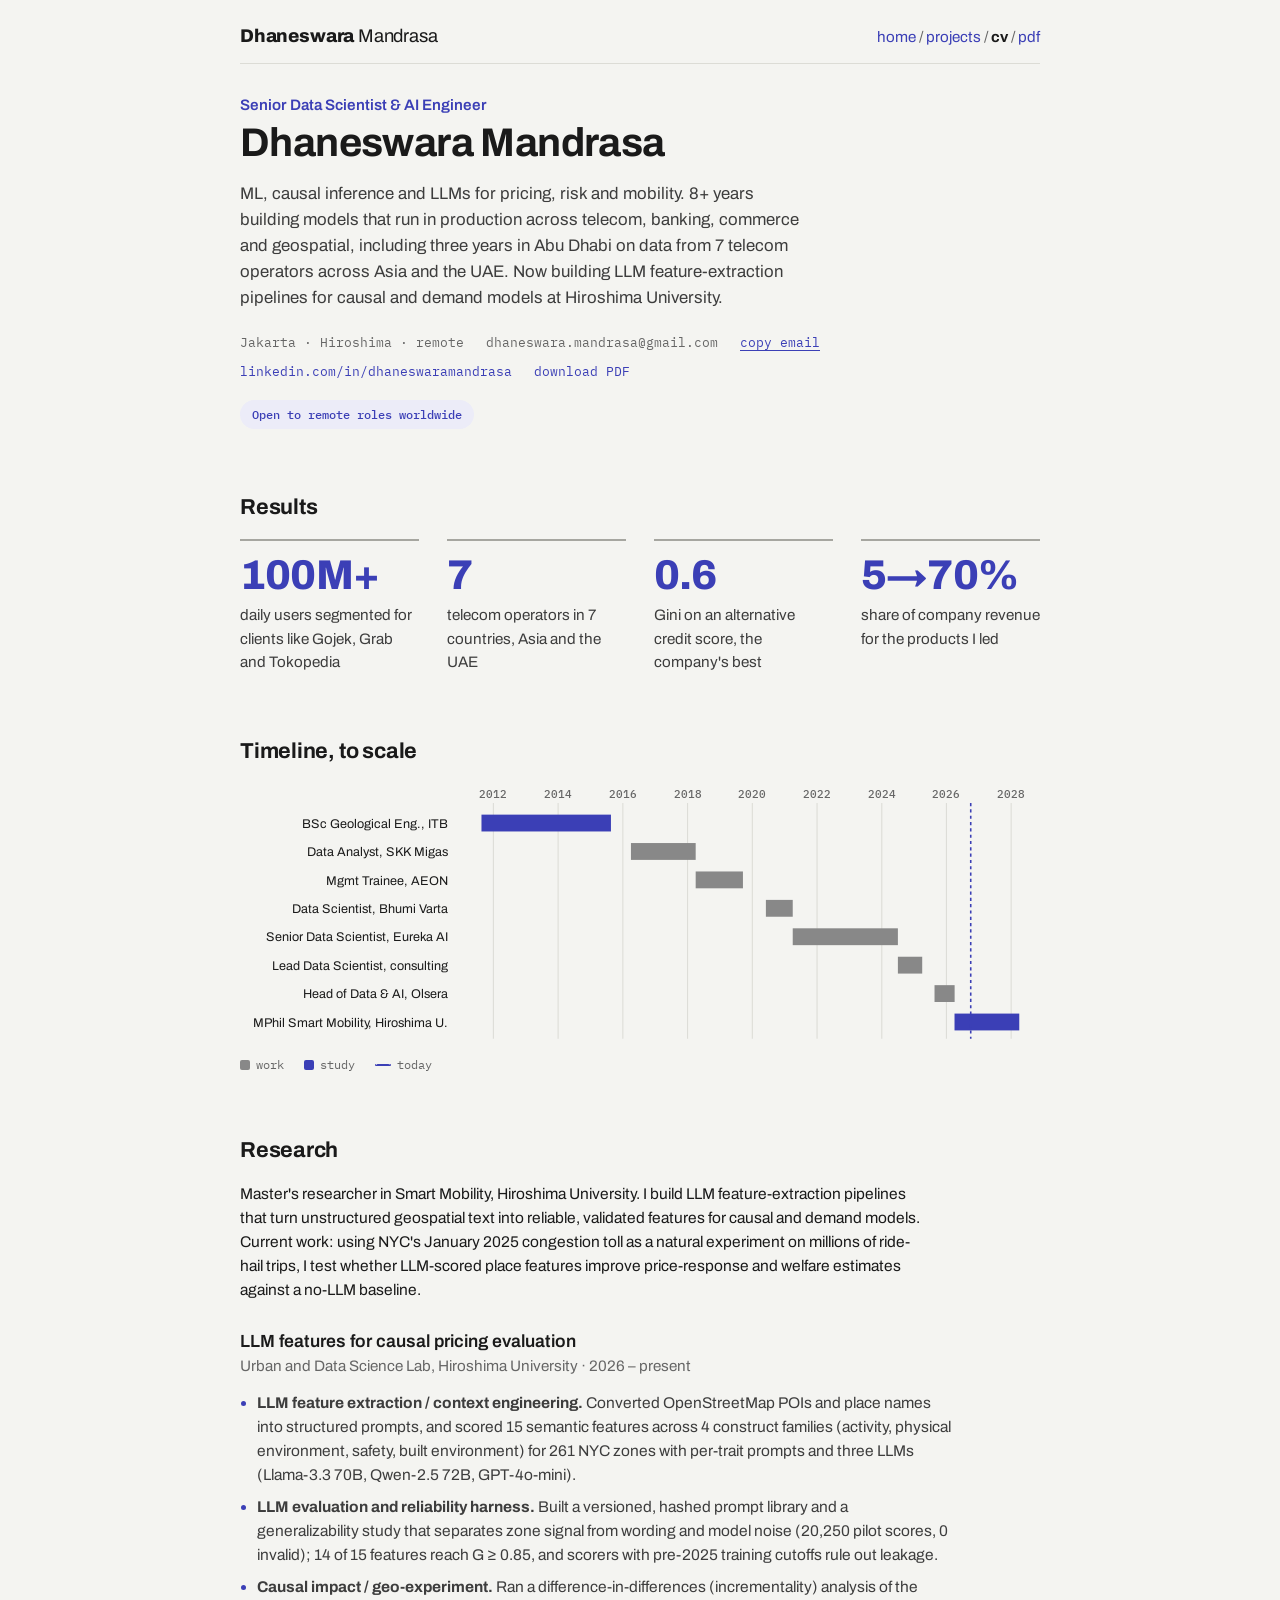
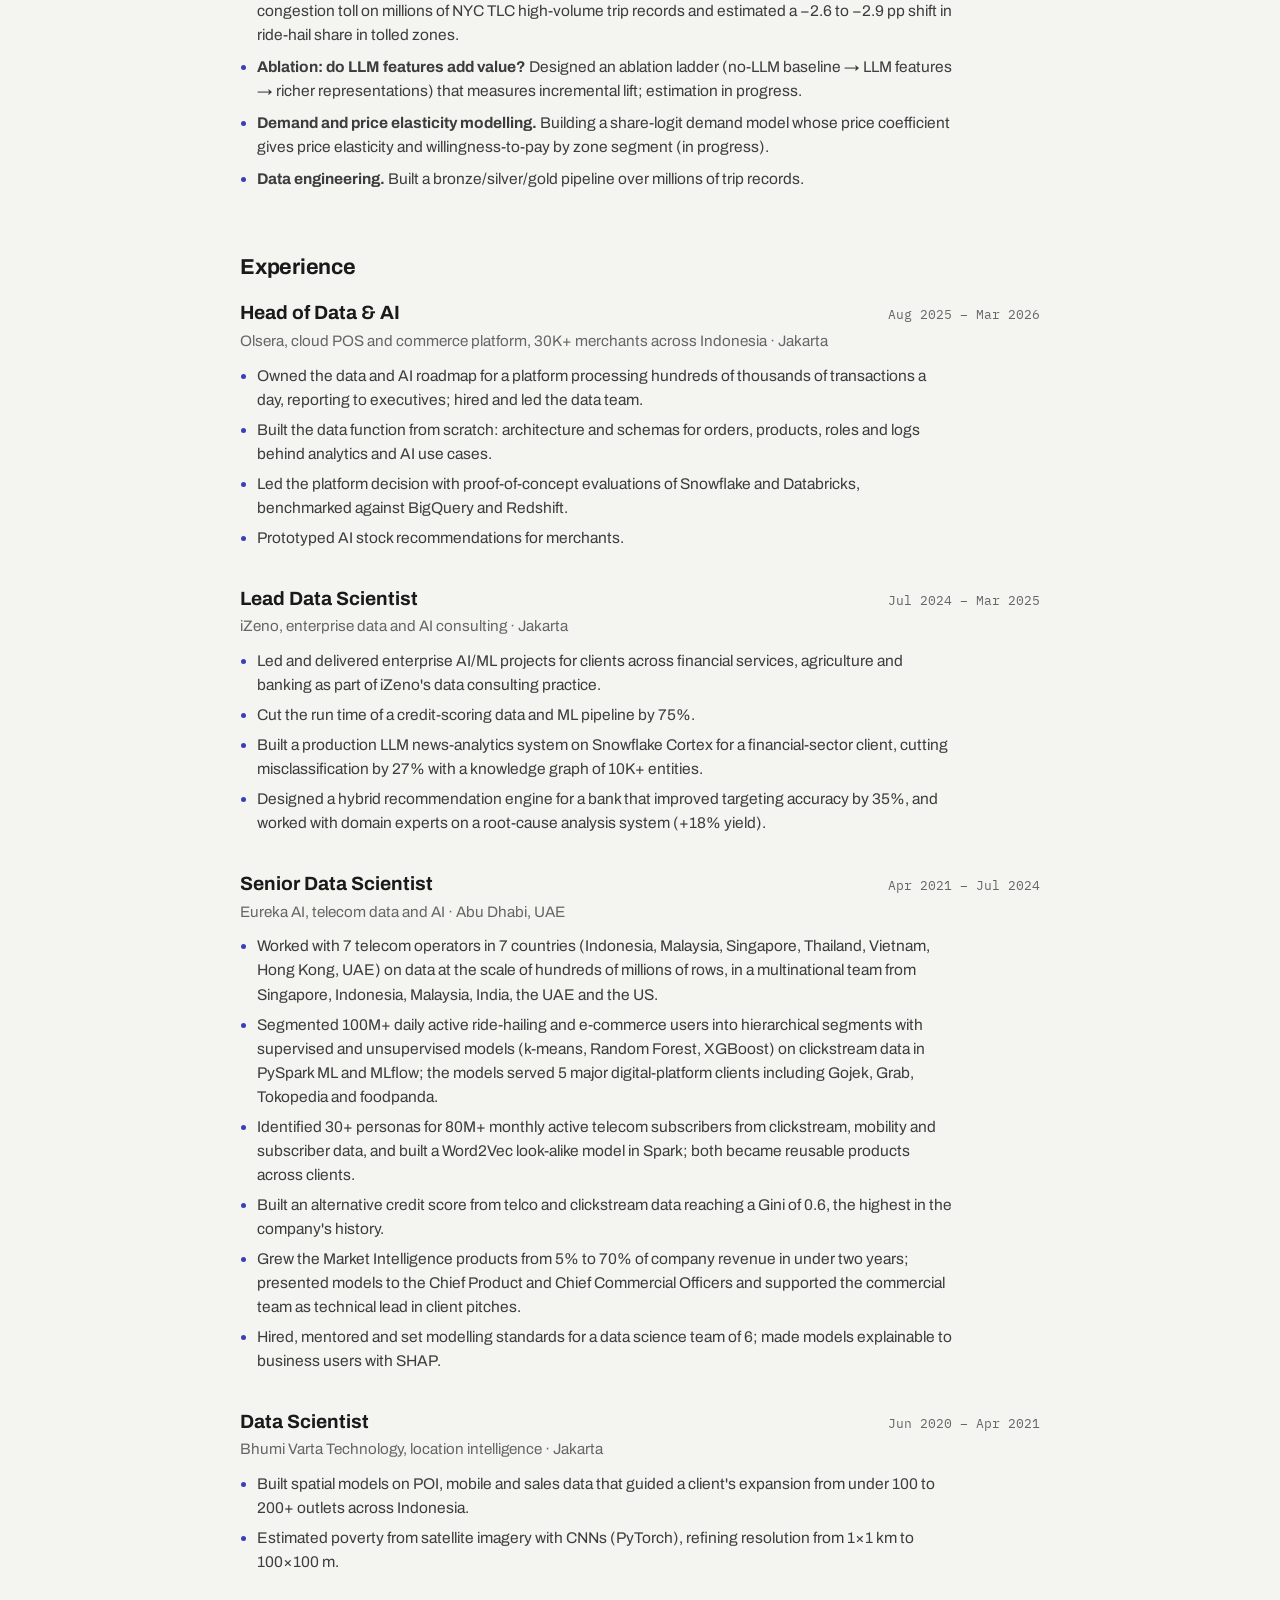
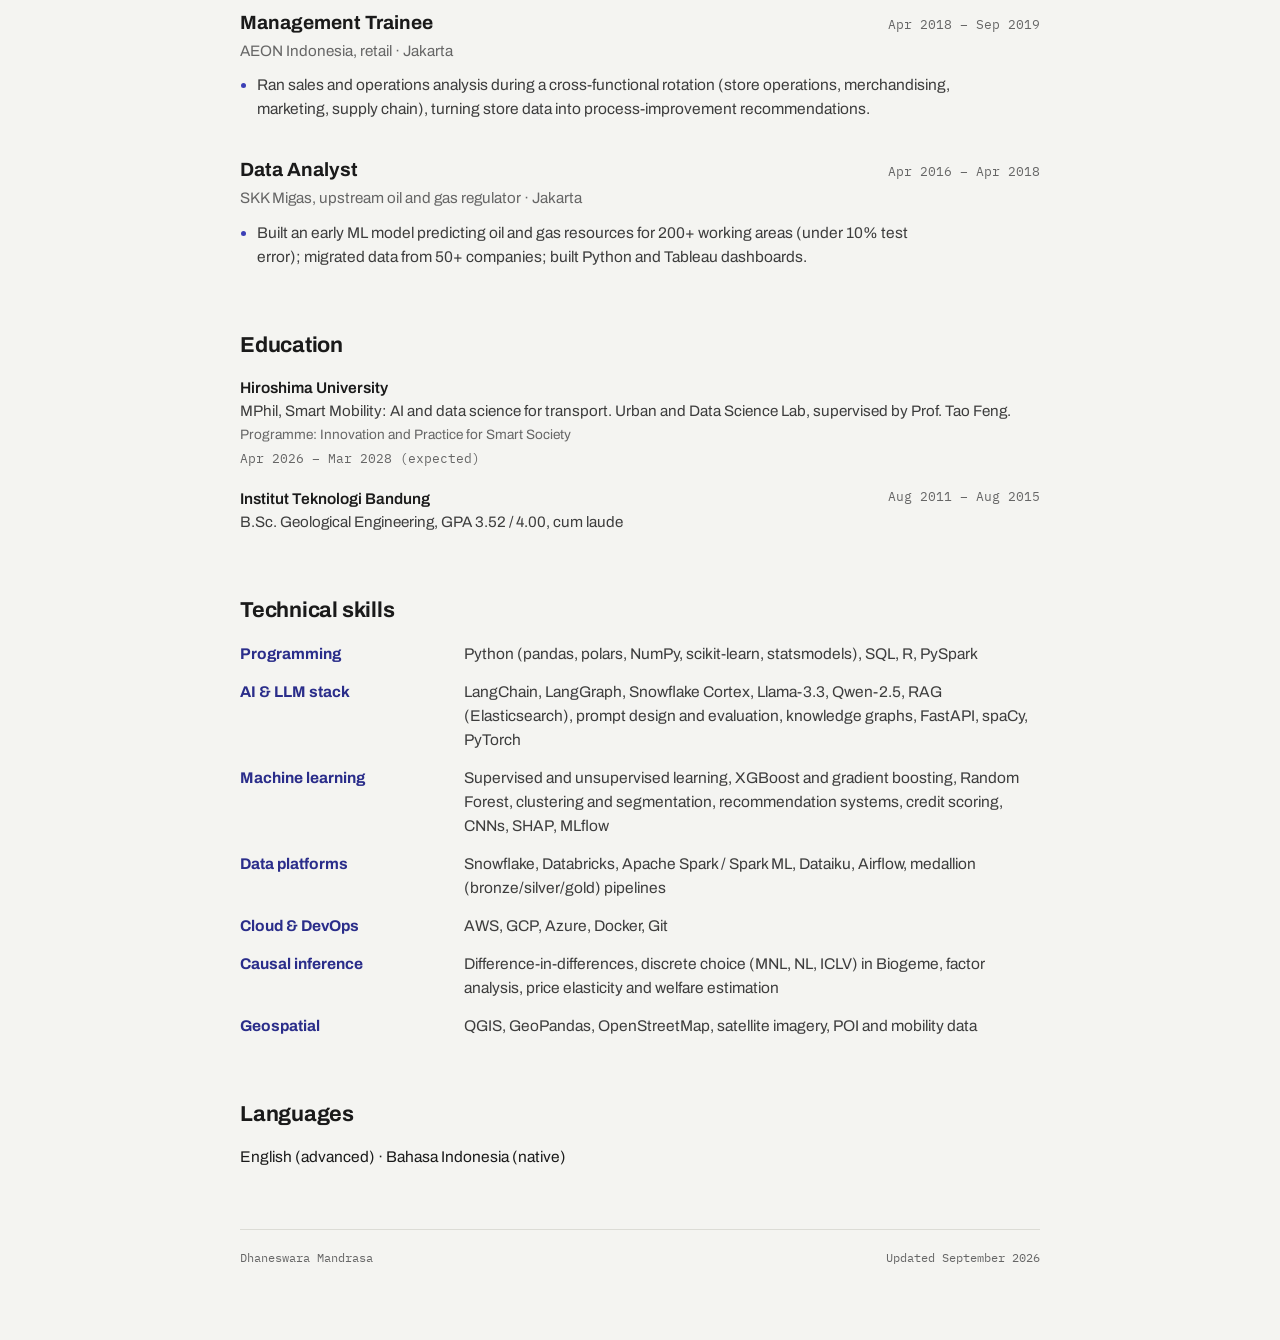
==== commit 0e0d76bc: "Carry the home page style to every inner page A shared theme.css turns the indigo banner into a plai" ====
--- a/cv.html
+++ b/cv.html
@@ -100,8 +100,9 @@
 .fig text { font-family: Archivo, Arial, sans-serif; }
 .more { font-weight:700; }
 </style>
+<link rel="stylesheet" href="theme.css">
 </head><body>
-<header class="top cover"><div class="in"><nav class="nav"><a href="index.html">Home</a><a href="projects.html">Projects</a><a href="cv.html" class=on>CV</a><a href="Dhaneswara_Mandrasa_CV.pdf">PDF</a></nav>
+<header class="top cover"><div class="in"><nav class="crumb" aria-label="Site"><a class="me" href="index.html"><b>Dhaneswara</b> Mandrasa</a><span class="links"><a href="index.html">home</a> / <a href="projects.html">projects</a> / <a href="cv.html" class=on>cv</a> / <a href="Dhaneswara_Mandrasa_CV.pdf">pdf</a></span></nav>
     <p class="kick">Senior Data Scientist &amp; AI Engineer</p>
     <h1>Dhaneswara Mandrasa</h1>
     <p class="role">ML, causal inference and LLMs for pricing, risk and mobility. 8+ years building models that run in production across telecom, banking, commerce and geospatial, including three years in Abu Dhabi on data from 7 telecom operators across Asia and the UAE. Now building LLM feature-extraction pipelines for causal and demand models at Hiroshima University.</p>
--- a/theme.css
+++ b/theme.css
@@ -0,0 +1,44 @@
+/* Shared look for inner pages, matching the Jon Barron-style home page.
+   Loaded after each page's own styles, so these rules win. */
+body { font-size: 15.5px; }
+main { max-width: 800px; }
+a { text-decoration: none; }
+a:hover, a:focus { text-decoration: underline; text-underline-offset: 3px; }
+
+/* the old indigo banner becomes a plain page header */
+.cover { background: none !important; color: var(--fg) !important; margin-inline: 0 !important; padding: 22px 0 6px !important; }
+.cover .in { max-width: 800px; }
+.crumb { display: flex; justify-content: space-between; align-items: baseline; gap: 8px 16px; flex-wrap: wrap;
+  padding-bottom: 12px; border-bottom: 1px solid var(--line); margin-bottom: 30px; font-size: 0.95rem; }
+.crumb .me { color: var(--fg); font-size: 1.15rem; font-weight: 400; letter-spacing: -0.01em; }
+.crumb .me b { font-weight: 800; }
+.crumb .links { color: var(--muted); }
+.crumb .links a { color: var(--accent); }
+.crumb .links a.on { color: var(--fg); font-weight: 700; }
+.cover .kick { color: var(--accent) !important; font-weight: 600; letter-spacing: 0; text-transform: none; font-size: 0.95rem; }
+.cover h1 { color: var(--fg); font-size: clamp(1.9rem, 4.6vw, 2.5rem); font-weight: 700; letter-spacing: -0.015em; margin-top: 6px; }
+.cover .role { color: var(--ink2) !important; font-size: 1.05rem; }
+.cover .pre { border-color: var(--accent); color: var(--accent); }
+.cover .contact, .cover .contact span { color: var(--muted) !important; }
+.cover .contact a, .cover .contact button { color: var(--accent) !important; }
+.cover .status { background: var(--accent-soft); color: var(--accent); }
+
+/* section headings: sentence case, like the home page */
+main h2 { text-transform: none; letter-spacing: -0.01em; font-size: 1.35rem; font-weight: 700; color: var(--fg);
+  border-bottom: none; padding-bottom: 0; margin-bottom: 14px; }
+
+/* project rows (shared with the home page) */
+.row { display: grid; grid-template-columns: 200px 1fr; gap: 22px; padding: 16px 12px; align-items: center; }
+.row.hl { background: var(--accent-soft); border-left: 3px solid var(--accent); }
+.thumb { position: relative; width: 200px; aspect-ratio: 16 / 9; overflow: hidden; border-radius: 4px; background: var(--line); border: 1px solid var(--line); }
+.thumb img, .thumb video { position: absolute; inset: 0; width: 100%; height: 100%; object-fit: cover; }
+.thumb video { opacity: 0; transition: opacity .2s; }
+.row:hover .thumb video, .row:focus-within .thumb video { opacity: 1; }
+.row .title { font-size: 1.08rem; font-weight: 700; color: var(--fg); }
+.row .title:hover { color: var(--accent); }
+.row .meta { margin: 2px 0; } .row .meta em { color: var(--muted); }
+.row .desc { margin: 6px 0 0; }
+.flag { color: var(--accent); font-weight: 700; }
+@media (max-width: 560px) { .row { grid-template-columns: 1fr; } .thumb { width: 100%; } }
+.misc td { padding: 6px 12px 6px 0; vertical-align: top; }
+.misc td:first-child { white-space: nowrap; color: var(--muted); }
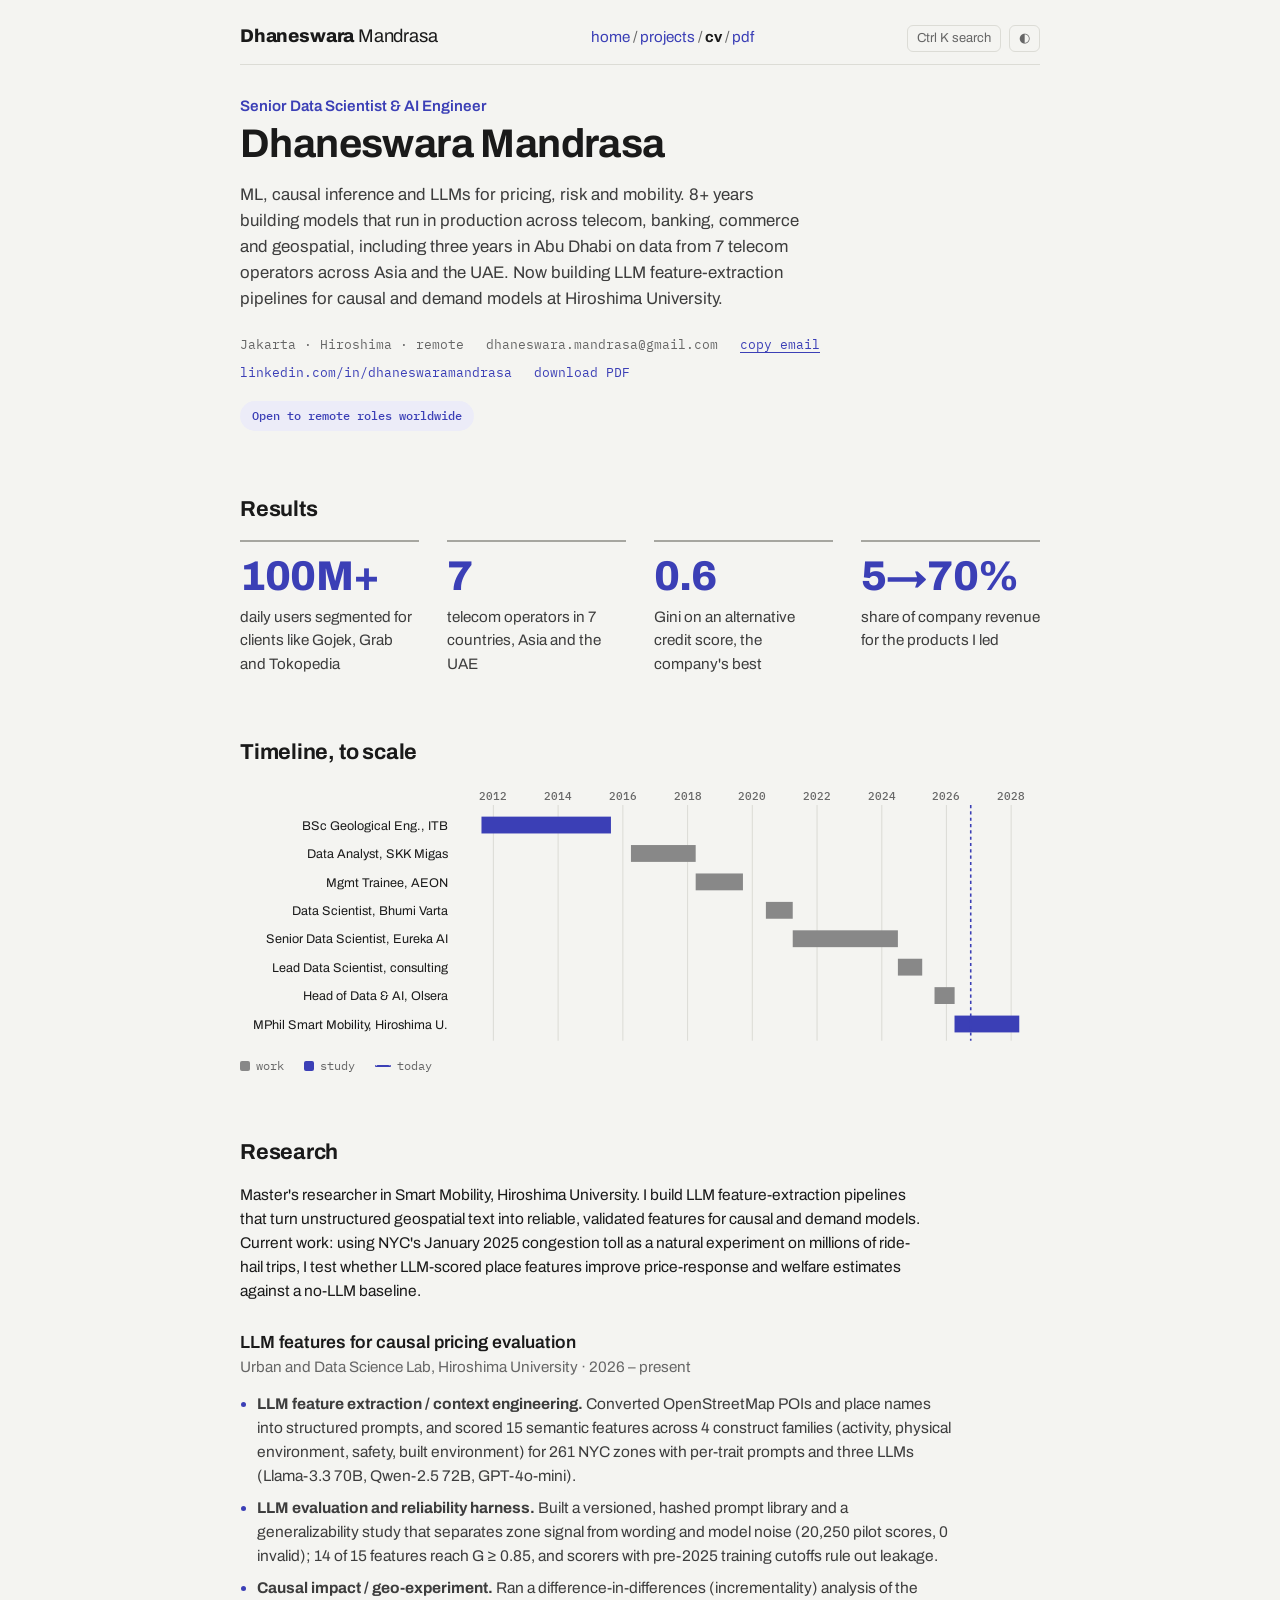
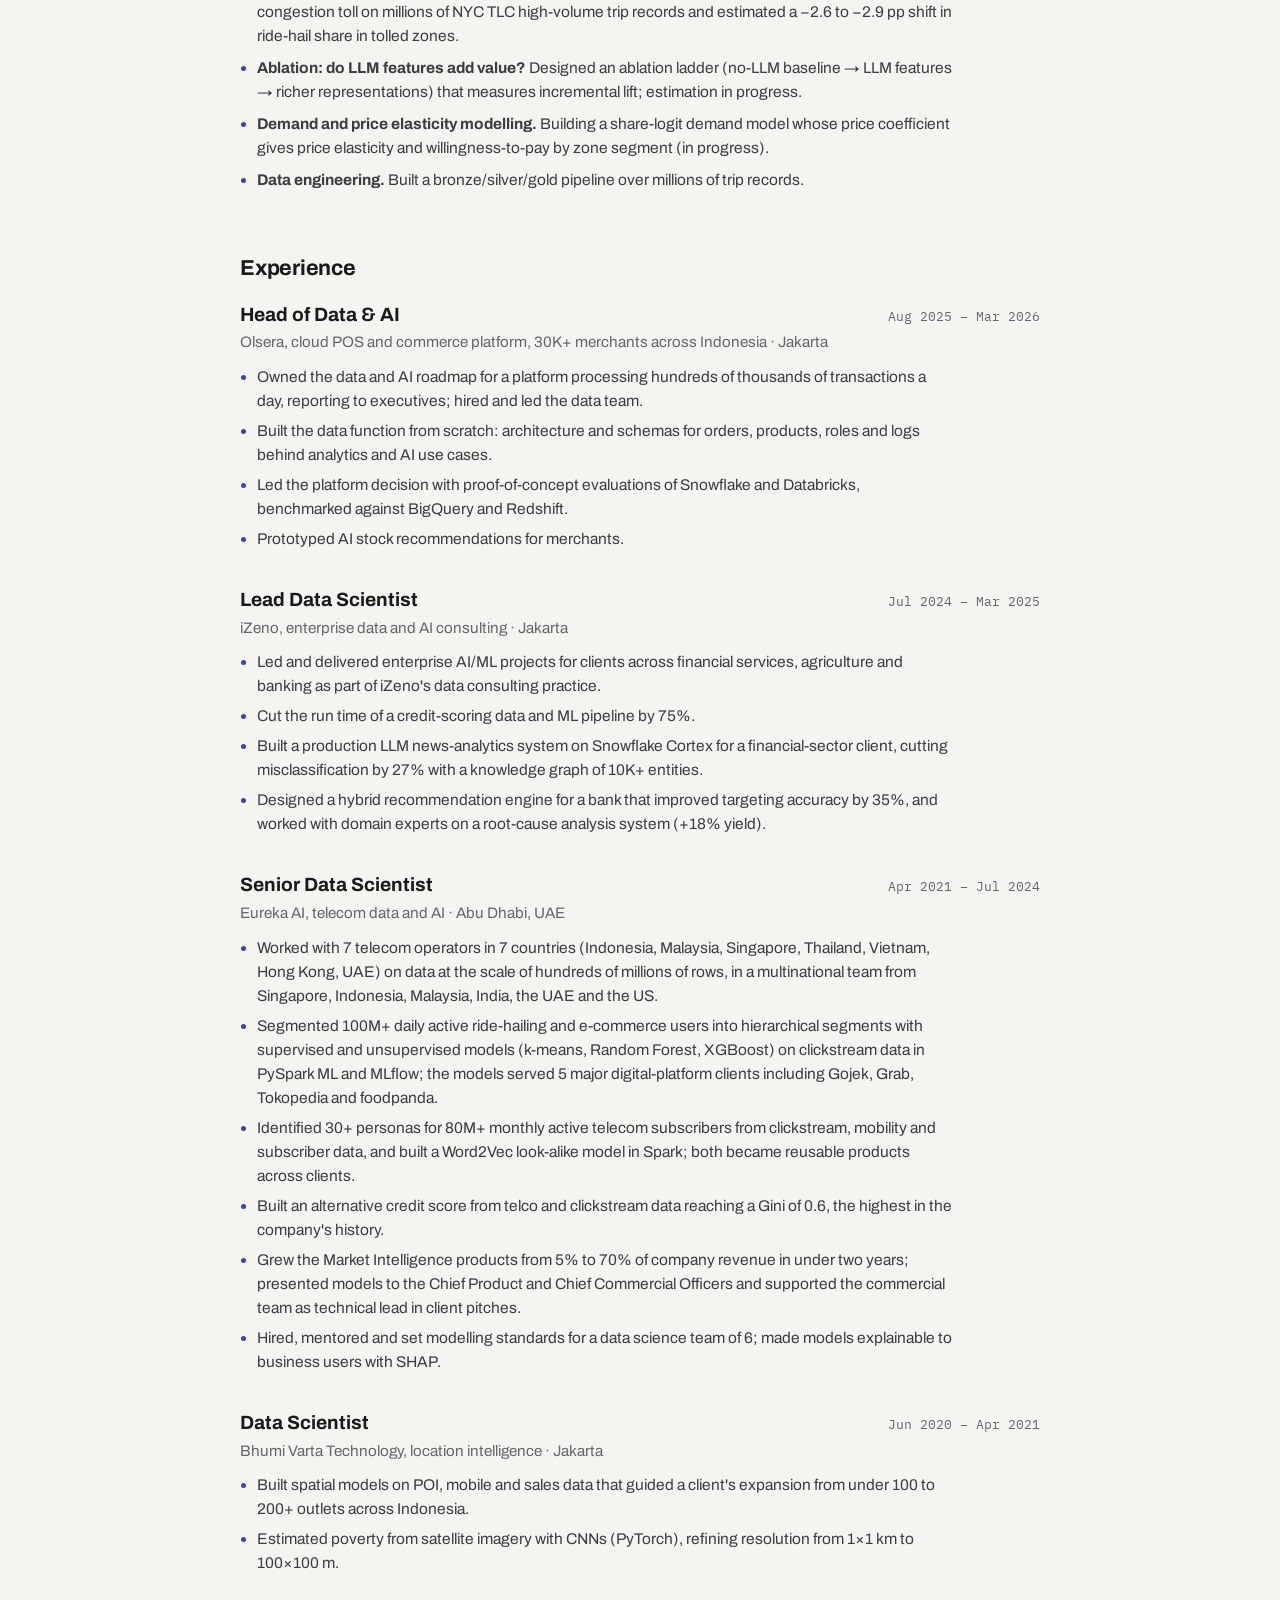
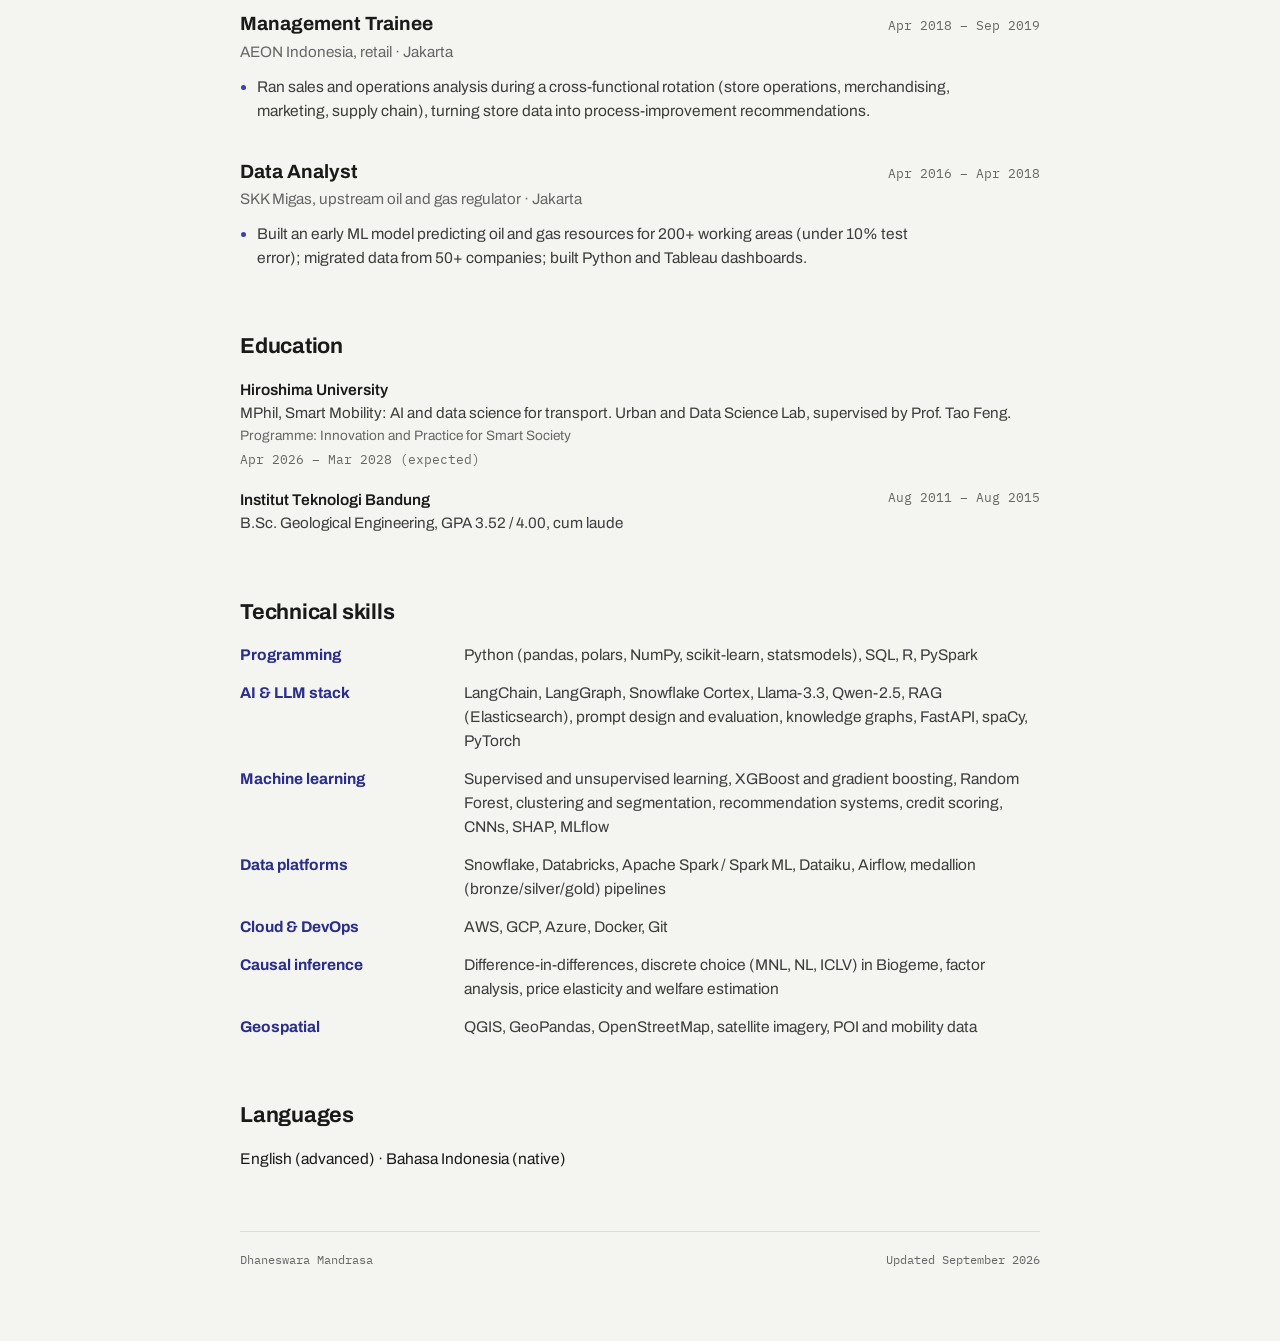
==== commit 804c3aba: "Add a search palette, a dark-mode toggle and a longer introduction site.js gives every page a Cmd/Ct" ====
--- a/cv.html
+++ b/cv.html
@@ -1,6 +1,7 @@
-<!doctype html><html lang="en"><head><meta charset="utf-8"><meta name="viewport" content="width=device-width,initial-scale=1">
+<!doctype html><html lang="en"><head><meta charset="utf-8">
+<script>(function(){var h=location.hostname;if(/github\.io$/.test(h)){var p=location.pathname.replace(/\.html$/,'').replace(/\/index$/,'/');location.replace('https://dhaneswaramandrasa.vercel.app'+(p||'/')+location.search+location.hash);}})();</script><meta name="viewport" content="width=device-width,initial-scale=1">
 <title>CV · Dhaneswara Mandrasa</title><meta name="description" content="Full CV of Dhaneswara Mandrasa, Senior Data Scientist and AI Engineer.">
-<meta property="og:title" content="CV · Dhaneswara Mandrasa"><meta property="og:description" content="Full CV of Dhaneswara Mandrasa, Senior Data Scientist and AI Engineer."><meta property="og:image" content="https://dhaneswaramandrasa.github.io/reel_poster.jpg">
+<meta property="og:title" content="CV · Dhaneswara Mandrasa"><meta property="og:description" content="Full CV of Dhaneswara Mandrasa, Senior Data Scientist and AI Engineer."><meta property="og:image" content="https://dhaneswaramandrasa.vercel.app/showreel-poster.jpg">
 <link rel="stylesheet" href="https://fonts.googleapis.com/css2?family=Archivo:wght@400;500;700;800&family=IBM+Plex+Mono:wght@400;500&display=swap">
 <style>
 /* Layout: one narrow reading column, a to-scale career timeline as the only graphic, mono for dates and numbers. */
@@ -101,8 +102,11 @@
 .more { font-weight:700; }
 </style>
 <link rel="stylesheet" href="theme.css">
+<link rel="canonical" href="https://dhaneswaramandrasa.vercel.app/cv">
+<meta property="og:url" content="https://dhaneswaramandrasa.vercel.app/cv">
+<script src="site.js"></script>
 </head><body>
-<header class="top cover"><div class="in"><nav class="crumb" aria-label="Site"><a class="me" href="index.html"><b>Dhaneswara</b> Mandrasa</a><span class="links"><a href="index.html">home</a> / <a href="projects.html">projects</a> / <a href="cv.html" class=on>cv</a> / <a href="Dhaneswara_Mandrasa_CV.pdf">pdf</a></span></nav>
+<header class="top cover"><div class="in"><nav class="crumb" aria-label="Site"><a class="me" href="index.html"><b>Dhaneswara</b> Mandrasa</a><span class="links"><a href="index.html">home</a> / <a href="projects.html">projects</a> / <a href="cv.html" class=on>cv</a> / <a href="Dhaneswara_Mandrasa_CV.pdf">pdf</a></span><span data-tools></span></nav>
     <p class="kick">Senior Data Scientist &amp; AI Engineer</p>
     <h1>Dhaneswara Mandrasa</h1>
     <p class="role">ML, causal inference and LLMs for pricing, risk and mobility. 8+ years building models that run in production across telecom, banking, commerce and geospatial, including three years in Abu Dhabi on data from 7 telecom operators across Asia and the UAE. Now building LLM feature-extraction pipelines for causal and demand models at Hiroshima University.</p>
